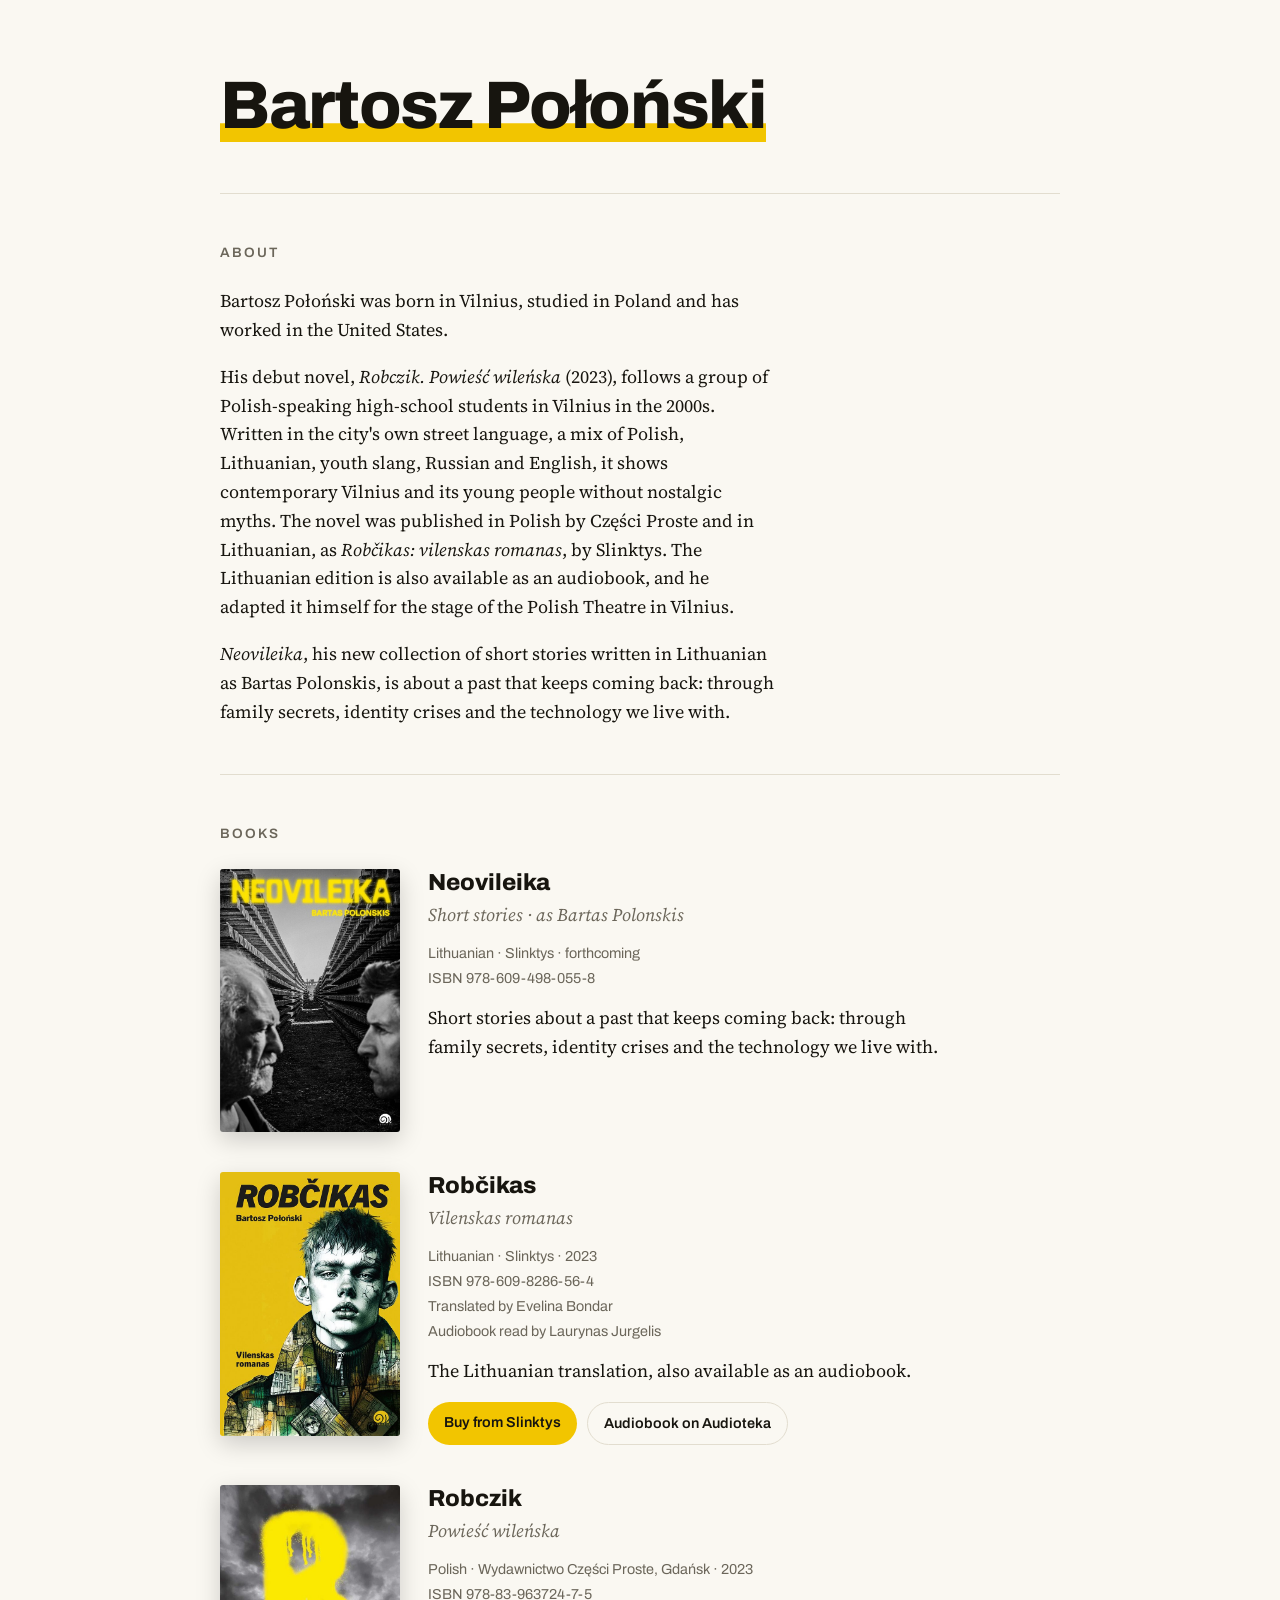
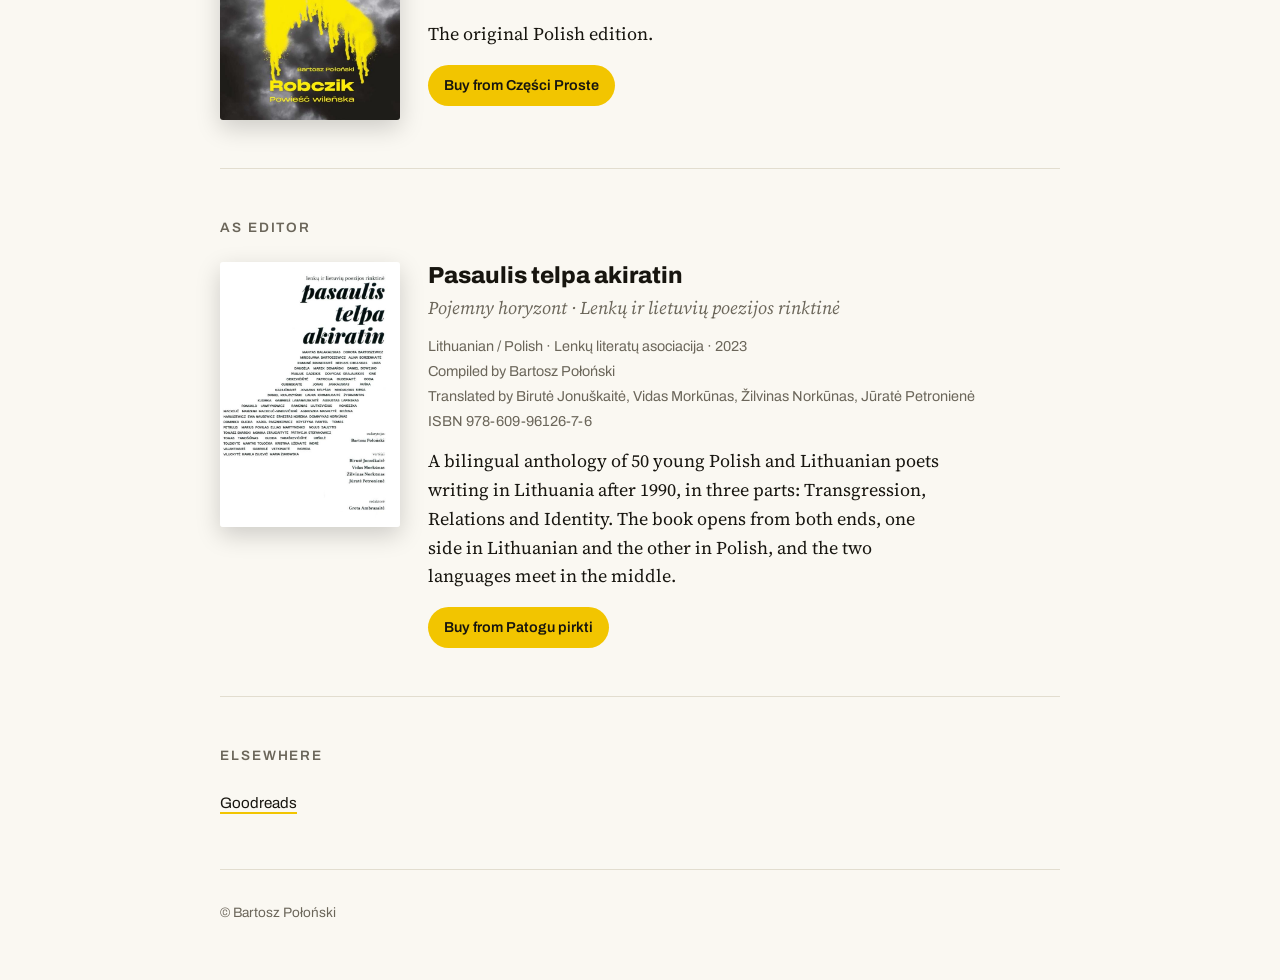
==== index.html @ eefa4394 "remove email after Goodreads approval" ====
<!doctype html>
<html lang="en">
<head>
<meta charset="utf-8">
<meta name="viewport" content="width=device-width, initial-scale=1">
<title>Bartosz Połoński</title>
<meta name="description" content="Bartosz Połoński (Bartas Polonskis): Robczik / Robčikas, Neovileika, Pasaulis telpa akiratin.">
<meta property="og:title" content="Bartosz Połoński">
<meta property="og:description" content="Robczik / Robčikas, Neovileika, Pasaulis telpa akiratin.">
<meta property="og:image" content="https://barelief.github.io/images/robczik_lt.jpg">
<link rel="preconnect" href="https://fonts.googleapis.com">
<link rel="preconnect" href="https://fonts.gstatic.com" crossorigin>
<link href="https://fonts.googleapis.com/css2?family=Archivo:wght@400;600;800&family=Source+Serif+4:ital,wght@0,400;0,600;1,400&display=swap" rel="stylesheet">
<style>
  :root {
    --bg: #faf8f2;
    --fg: #17150f;
    --muted: #6b665a;
    --line: #e2ddcf;
    --accent: #f2c500;
    --card: #ffffff;
  }
  @media (prefers-color-scheme: dark) {
    :root {
      --bg: #141310;
      --fg: #f1eee6;
      --muted: #a39e90;
      --line: #2e2b24;
      --card: #1c1a16;
    }
  }
  * { box-sizing: border-box; }
  html { -webkit-text-size-adjust: 100%; }
  body {
    margin: 0;
    background: var(--bg);
    color: var(--fg);
    font: 18px/1.6 "Source Serif 4", Georgia, serif;
  }
  .wrap { max-width: 880px; margin: 0 auto; padding: 0 20px; }
  header { padding: 72px 0 40px; border-bottom: 1px solid var(--line); }
  h1, h2, h3, .sans { font-family: "Archivo", system-ui, sans-serif; }
  h1 {
    font-size: clamp(2.4rem, 7vw, 4.2rem);
    font-weight: 800;
    line-height: 1.02;
    letter-spacing: -0.02em;
    margin: 0 0 12px;
  }
  h1 span { box-shadow: inset 0 -0.28em 0 var(--accent); }
  section { padding: 48px 0; border-bottom: 1px solid var(--line); }
  h2 { font-size: 0.85rem; text-transform: uppercase; letter-spacing: 0.14em; color: var(--muted); margin: 0 0 24px; font-weight: 600; }
  .bio p { margin: 0 0 1em; max-width: 62ch; }
  .bio p:last-child { margin-bottom: 0; }
  .lang { color: var(--muted); font-style: italic; font-size: 0.95rem; }
  .book {
    display: grid;
    grid-template-columns: 180px 1fr;
    gap: 28px;
    align-items: start;
    margin-bottom: 40px;
  }
  .book:last-child { margin-bottom: 0; }
  .book img { width: 100%; height: auto; display: block; border-radius: 3px; box-shadow: 0 8px 24px rgba(0,0,0,0.18); }
  .book h3 { margin: 0 0 4px; font-size: 1.45rem; line-height: 1.2; font-weight: 800; }
  .book .sub { margin: 0 0 12px; color: var(--muted); font-style: italic; }
  .meta { font-family: "Archivo", sans-serif; font-size: 0.9rem; color: var(--muted); margin: 0 0 14px; }
  .meta div { margin: 2px 0; }
  .book p.desc { margin: 0 0 16px; max-width: 58ch; }
  .buttons { display: flex; flex-wrap: wrap; gap: 10px; }
  .btn {
    font-family: "Archivo", sans-serif;
    font-size: 0.9rem;
    font-weight: 600;
    text-decoration: none;
    color: #17150f;
    background: var(--accent);
    padding: 9px 16px;
    border-radius: 999px;
  }
  .btn.ghost { background: transparent; color: var(--fg); border: 1px solid var(--line); }
  .btn:hover { filter: brightness(0.95); }
  .contact a { color: var(--fg); text-decoration-color: var(--accent); text-decoration-thickness: 2px; text-underline-offset: 4px; }
  .contact ul { list-style: none; padding: 0; margin: 0; font-family: "Archivo", sans-serif; font-size: 0.95rem; }
  .contact li { margin: 6px 0; }
  footer { padding: 32px 0 56px; color: var(--muted); font-family: "Archivo", sans-serif; font-size: 0.85rem; }
  @media (max-width: 600px) {
    header { padding: 48px 0 32px; }
    .book { grid-template-columns: 110px 1fr; gap: 18px; }
    .book h3 { font-size: 1.2rem; }
  }
</style>
</head>
<body>
<div class="wrap">
  <header>
    <h1><span>Bartosz Połoński</span></h1>
  </header>

  <section class="bio">
    <h2>About</h2>
    <p>Bartosz Połoński was born in Vilnius, studied in Poland and has worked in the United States.</p>
    <p>His debut novel, <em>Robczik. Powieść wileńska</em> (2023), follows a group of Polish-speaking high-school students in Vilnius in the 2000s. Written in the city's own street language, a mix of Polish, Lithuanian, youth slang, Russian and English, it shows contemporary Vilnius and its young people without nostalgic myths. The novel was published in Polish by Części Proste and in Lithuanian, as <em>Robčikas: vilenskas romanas</em>, by Slinktys. The Lithuanian edition is also available as an audiobook, and he adapted it himself for the stage of the Polish Theatre in Vilnius.</p>
    <p><em>Neovileika</em>, his new collection of short stories written in Lithuanian as Bartas Polonskis, is about a past that keeps coming back: through family secrets, identity crises and the technology we live with.</p>
  </section>

  <section>
    <h2>Books</h2>

    <article class="book">
      <img src="images/neo.jpg" alt="Cover of Neovileika" width="600" height="877">
      <div>
        <h3>Neovileika</h3>
        <p class="sub">Short stories · as Bartas Polonskis</p>
        <div class="meta">
          <div>Lithuanian · Slinktys · forthcoming</div>
          <div>ISBN 978-609-498-055-8</div>
        </div>
        <p class="desc">Short stories about a past that keeps coming back: through family secrets, identity crises and the technology we live with.</p>
      </div>
    </article>

    <article class="book">
      <img src="images/robczik_lt.jpg" alt="Cover of Robčikas: vilenskas romanas" width="570" height="836">
      <div>
        <h3>Robčikas</h3>
        <p class="sub">Vilenskas romanas</p>
        <div class="meta">
          <div>Lithuanian · Slinktys · 2023</div>
          <div>ISBN 978-609-8286-56-4</div>
          <div>Translated by Evelina Bondar</div>
          <div>Audiobook read by Laurynas Jurgelis</div>
        </div>
        <p class="desc">The Lithuanian translation, also available as an audiobook.</p>
        <div class="buttons">
          <a class="btn" href="https://www.slinktys.lt/405-robcikas.htmls">Buy from Slinktys</a>
          <a class="btn ghost" href="https://audioteka.com/lt/audiobook/robcikas/">Audiobook on Audioteka</a>
        </div>
      </div>
    </article>

    <article class="book">
      <img src="images/robczik_pl.jpg" alt="Cover of Robczik. Powieść wileńska" width="600" height="782">
      <div>
        <h3>Robczik</h3>
        <p class="sub">Powieść wileńska</p>
        <div class="meta">
          <div>Polish · Wydawnictwo Części Proste, Gdańsk · 2023</div>
          <div>ISBN 978-83-963724-7-5</div>
        </div>
        <p class="desc">The original Polish edition.</p>
        <div class="buttons">
          <a class="btn" href="https://czesciproste.pl/sklep/23-robczik.html">Buy from Części Proste</a>
        </div>
      </div>
    </article>
  </section>

  <section>
    <h2>As editor</h2>

    <article class="book">
      <img src="images/pta_lt.jpg" alt="Cover of Pasaulis telpa akiratin" width="600" height="881">
      <div>
        <h3>Pasaulis telpa akiratin</h3>
        <p class="sub">Pojemny horyzont · Lenkų ir lietuvių poezijos rinktinė</p>
        <div class="meta">
          <div>Lithuanian / Polish · Lenkų literatų asociacija · 2023</div>
          <div>Compiled by Bartosz Połoński</div>
          <div>Translated by Birutė Jonuškaitė, Vidas Morkūnas, Žilvinas Norkūnas, Jūratė Petronienė</div>
          <div>ISBN 978-609-96126-7-6</div>
        </div>
        <p class="desc">A bilingual anthology of 50 young Polish and Lithuanian poets writing in Lithuania after 1990, in three parts: Transgression, Relations and Identity. The book opens from both ends, one side in Lithuanian and the other in Polish, and the two languages meet in the middle.</p>
        <div class="buttons">
          <a class="btn" href="https://www.patogupirkti.lt/knyga/pasaulis-telpa-akiratin-lenku-ir-lietuviu-poezijos-rinktine.html">Buy from Patogu pirkti</a>
        </div>
      </div>
    </article>
  </section>

  <section class="contact">
    <h2>Elsewhere</h2>
    <ul>
      <li><a href="https://www.goodreads.com/author/show/44415047.Bartosz_Po_o_ski">Goodreads</a></li>
    </ul>
  </section>

  <footer>© Bartosz Połoński</footer>
</div>
</body>
</html>
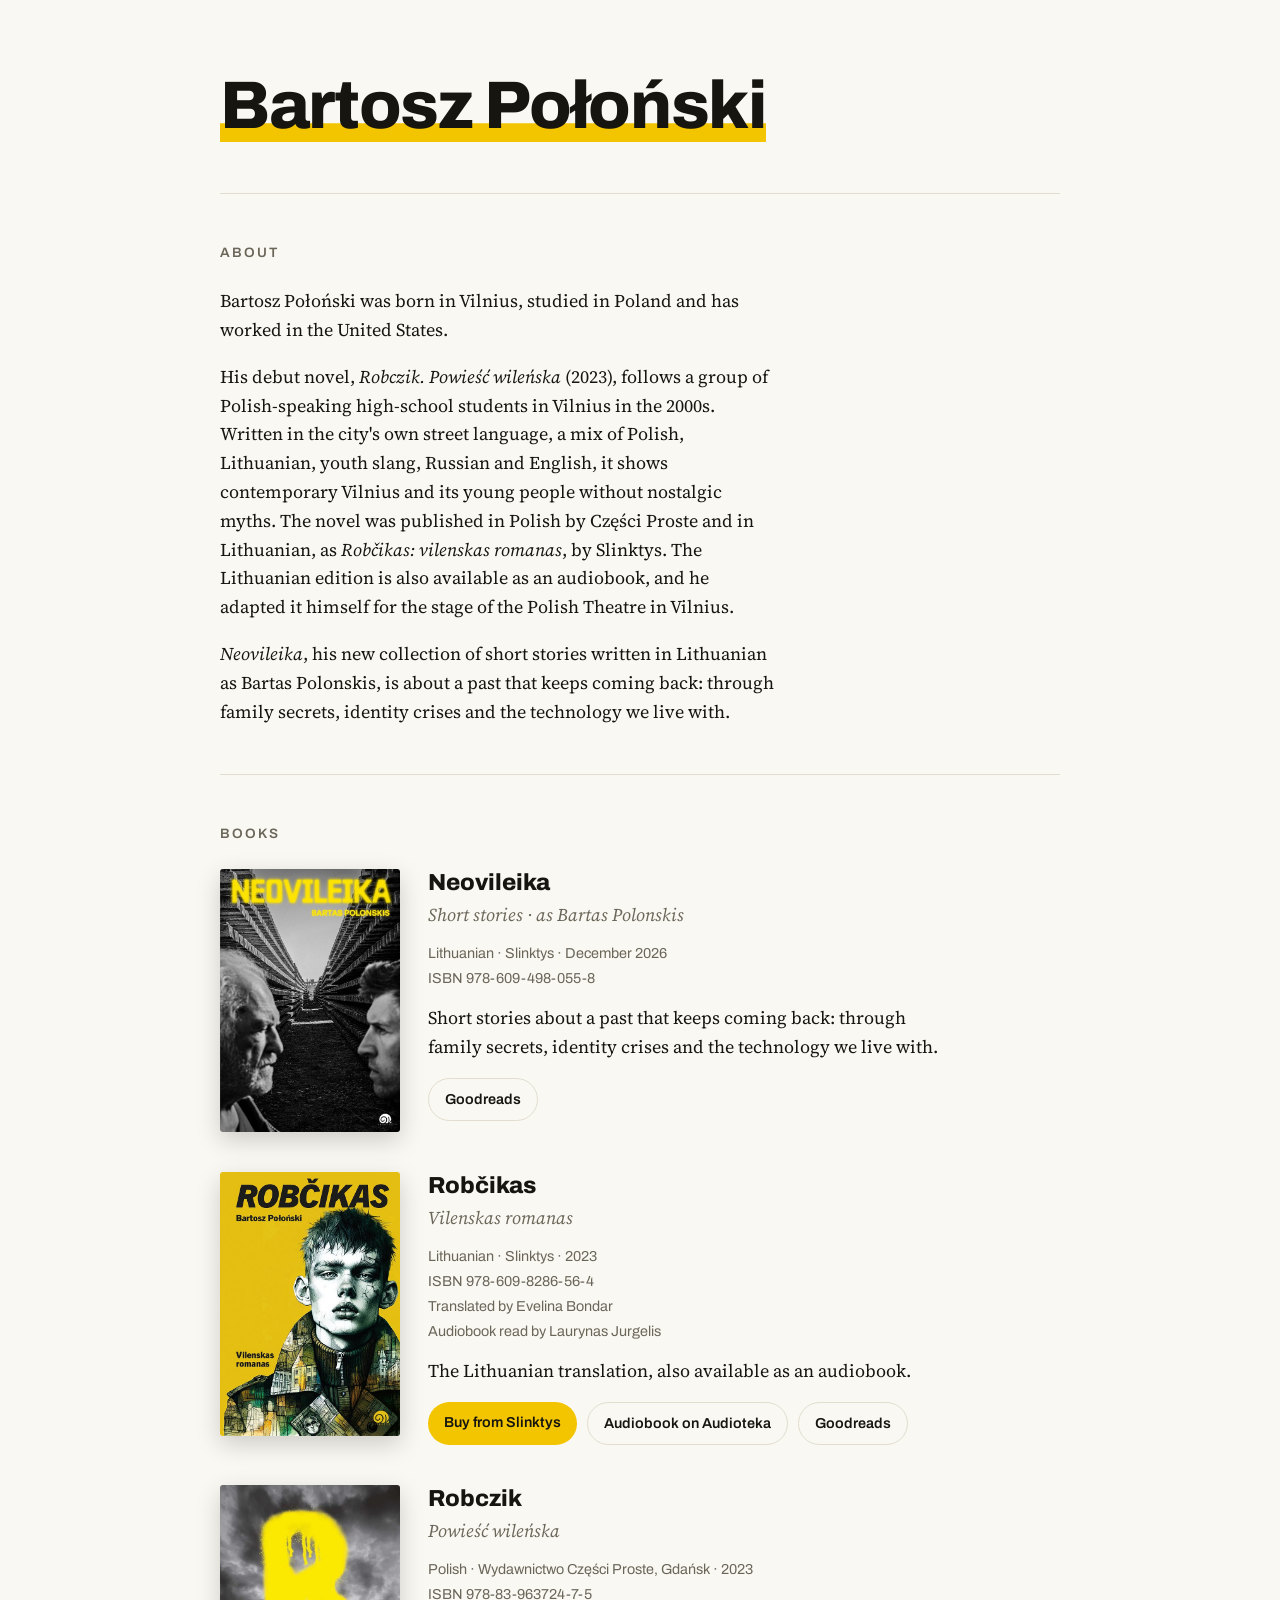
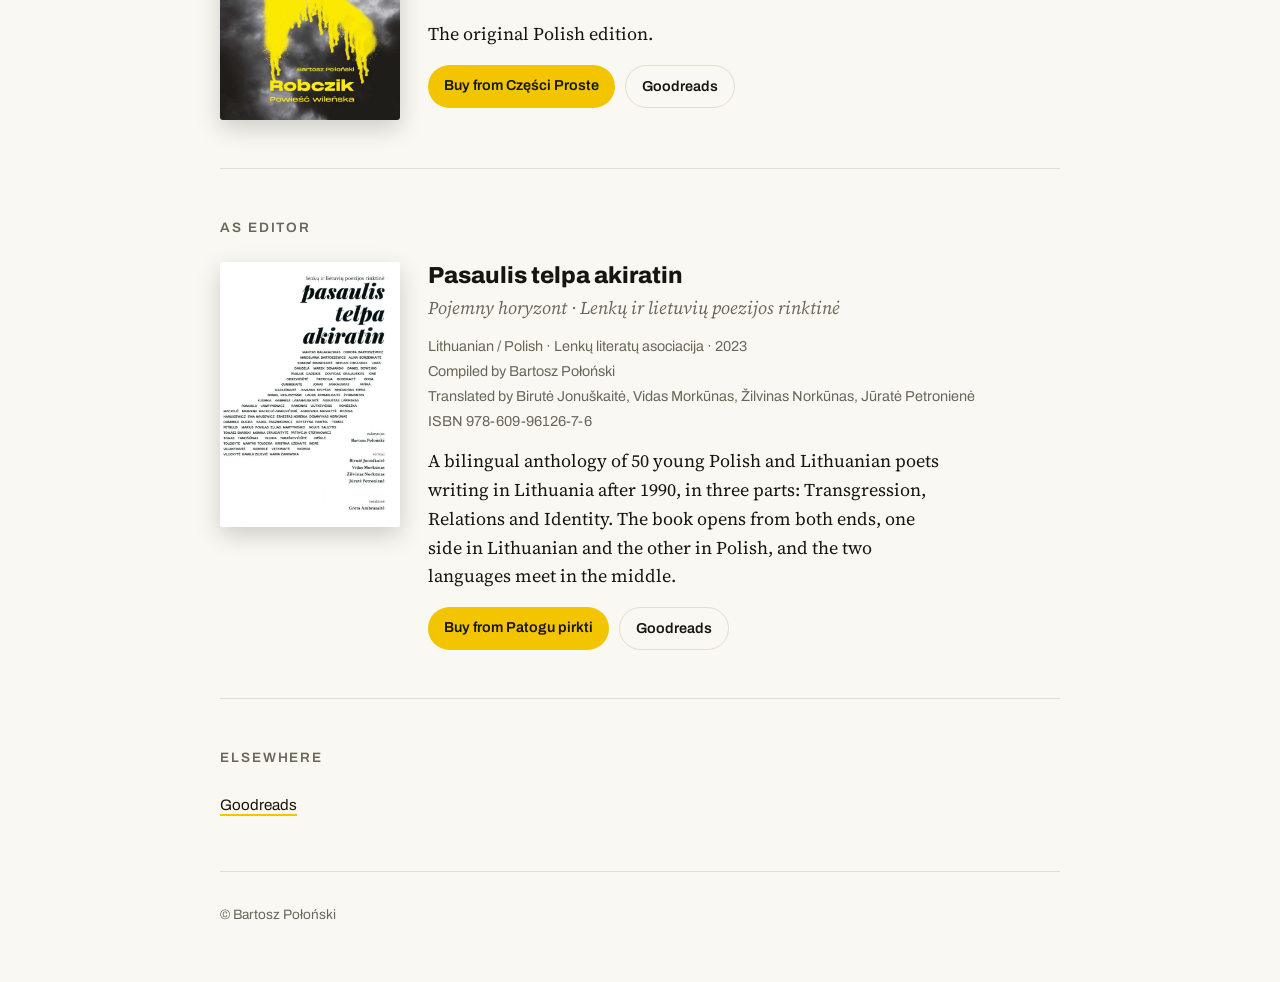
==== commit fe04a4a3: "Neovileika date; Goodreads links per book" ====
--- a/index.html
+++ b/index.html
@@ -113,10 +113,13 @@
         <h3>Neovileika</h3>
         <p class="sub">Short stories · as Bartas Polonskis</p>
         <div class="meta">
-          <div>Lithuanian · Slinktys · forthcoming</div>
+          <div>Lithuanian · Slinktys · December 2026</div>
           <div>ISBN 978-609-498-055-8</div>
         </div>
         <p class="desc">Short stories about a past that keeps coming back: through family secrets, identity crises and the technology we live with.</p>
+        <div class="buttons">
+          <a class="btn ghost" href="https://www.goodreads.com/book/show/262122124-neovileika">Goodreads</a>
+        </div>
       </div>
     </article>
 
@@ -135,6 +138,7 @@
         <div class="buttons">
           <a class="btn" href="https://www.slinktys.lt/405-robcikas.htmls">Buy from Slinktys</a>
           <a class="btn ghost" href="https://audioteka.com/lt/audiobook/robcikas/">Audiobook on Audioteka</a>
+          <a class="btn ghost" href="https://www.goodreads.com/book/show/209229170-rob-ikas">Goodreads</a>
         </div>
       </div>
     </article>
@@ -151,6 +155,7 @@
         <p class="desc">The original Polish edition.</p>
         <div class="buttons">
           <a class="btn" href="https://czesciproste.pl/sklep/23-robczik.html">Buy from Części Proste</a>
+          <a class="btn ghost" href="https://www.goodreads.com/book/show/199139488">Goodreads</a>
         </div>
       </div>
     </article>
@@ -173,6 +178,7 @@
         <p class="desc">A bilingual anthology of 50 young Polish and Lithuanian poets writing in Lithuania after 1990, in three parts: Transgression, Relations and Identity. The book opens from both ends, one side in Lithuanian and the other in Polish, and the two languages meet in the middle.</p>
         <div class="buttons">
           <a class="btn" href="https://www.patogupirkti.lt/knyga/pasaulis-telpa-akiratin-lenku-ir-lietuviu-poezijos-rinktine.html">Buy from Patogu pirkti</a>
+          <a class="btn ghost" href="https://www.goodreads.com/book/show/262121691-pasaulis-telpa-akiratin-lenk-ir-lietuvi-poezijos-rinktin">Goodreads</a>
         </div>
       </div>
     </article>
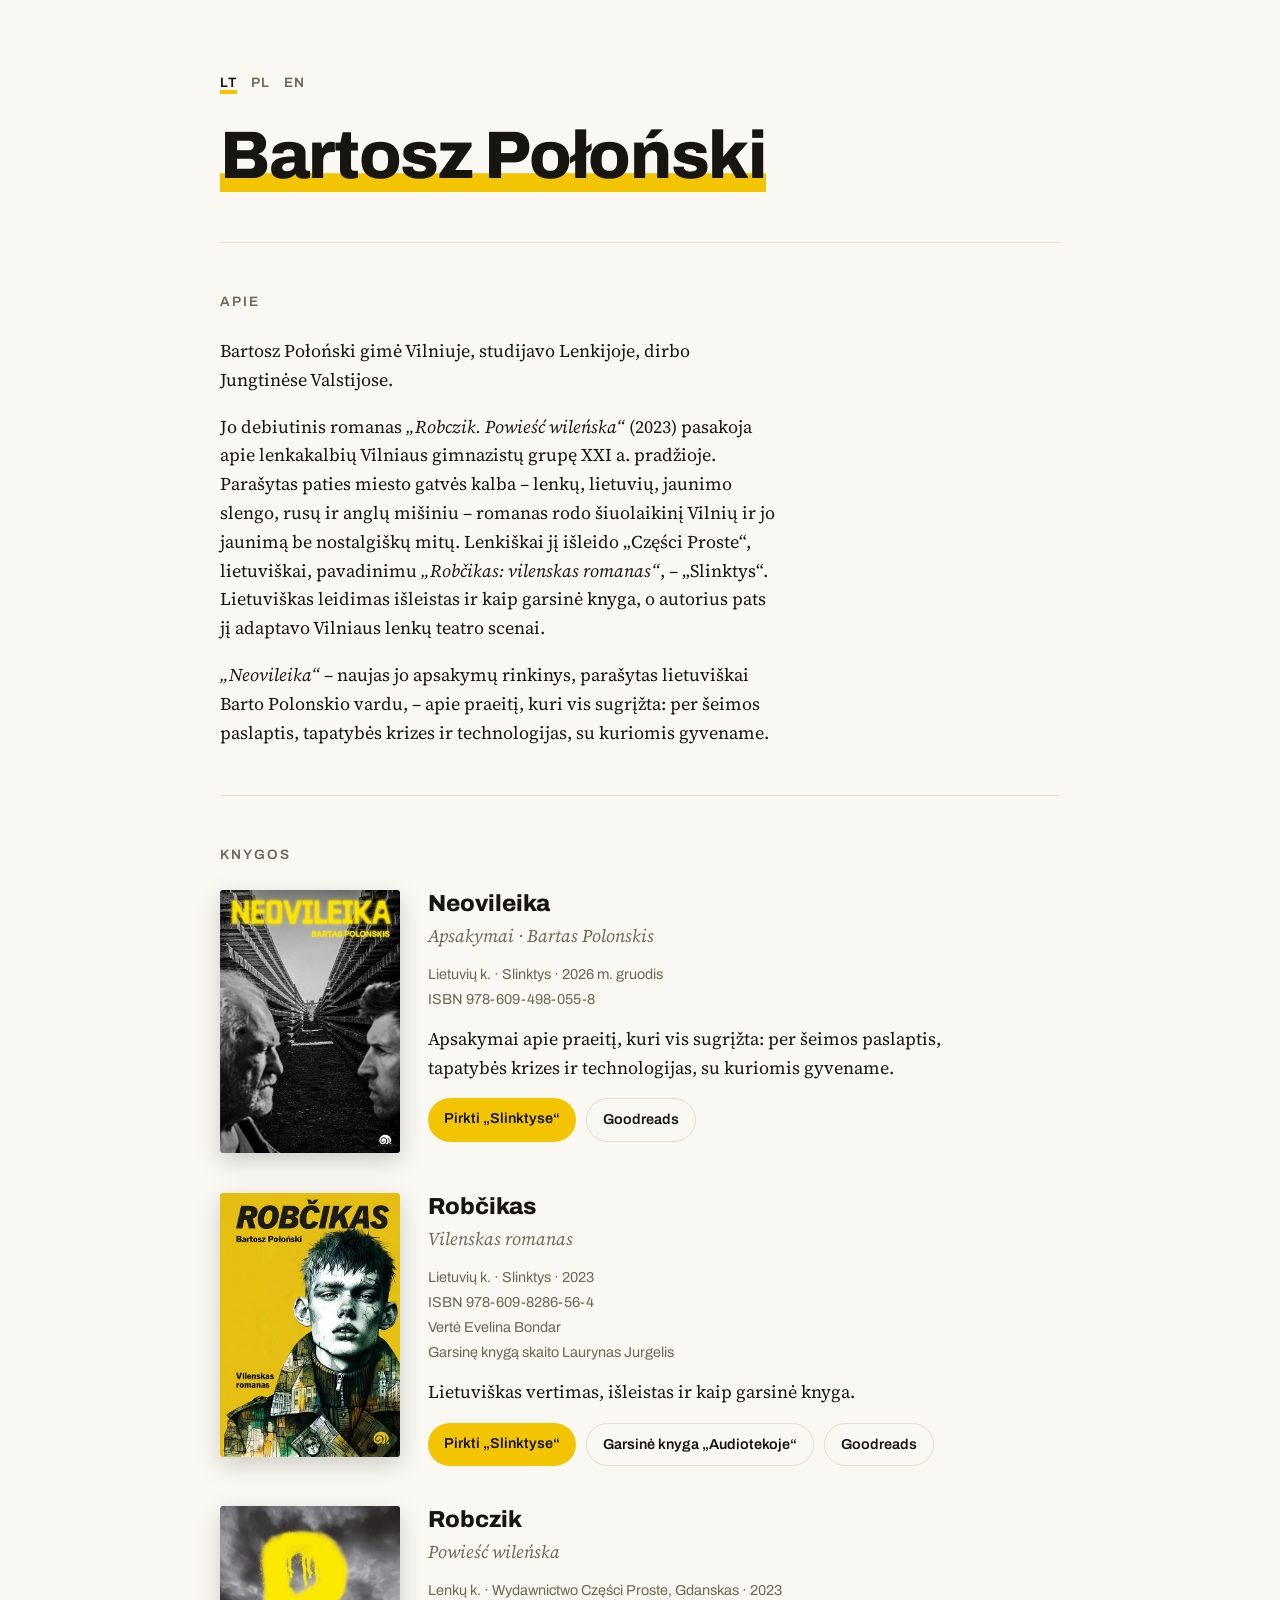
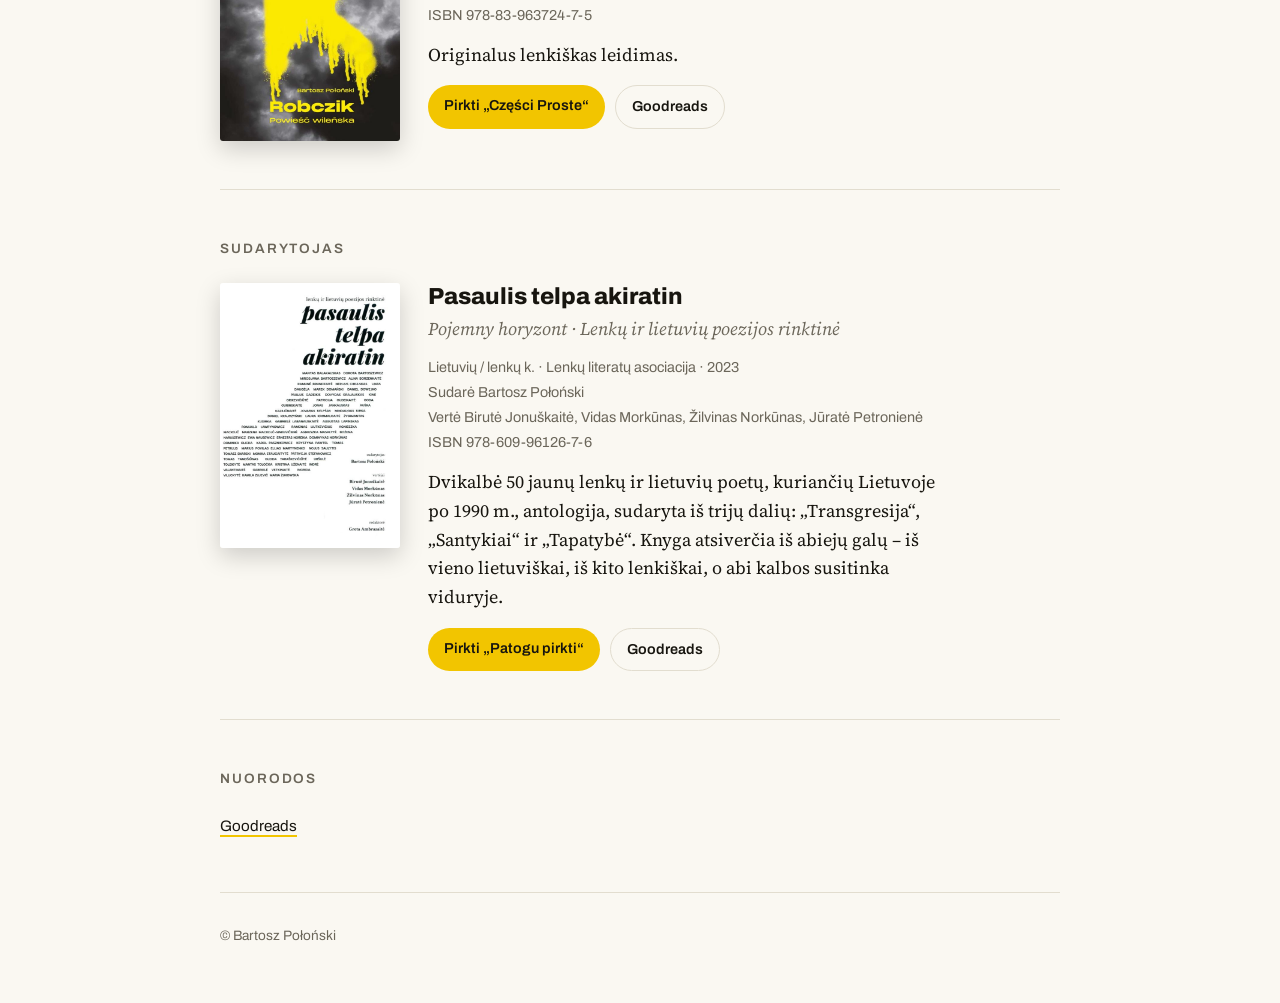
==== commit 81e1cc65: "Trilingual site: Lithuanian main, Polish /pl/, English /en/; shared style.css" ====
--- a/index.html
+++ b/index.html
@@ -1,5 +1,5 @@
 <!doctype html>
-<html lang="en">
+<html lang="lt">
 <head>
 <meta charset="utf-8">
 <meta name="viewport" content="width=device-width, initial-scale=1">
@@ -8,153 +8,86 @@
 <meta property="og:title" content="Bartosz Połoński">
 <meta property="og:description" content="Robczik / Robčikas, Neovileika, Pasaulis telpa akiratin.">
 <meta property="og:image" content="https://barelief.github.io/images/robczik_lt.jpg">
+<link rel="canonical" href="https://barelief.github.io/">
+<link rel="alternate" hreflang="lt" href="https://barelief.github.io/">
+<link rel="alternate" hreflang="pl" href="https://barelief.github.io/pl/">
+<link rel="alternate" hreflang="en" href="https://barelief.github.io/en/">
+<link rel="alternate" hreflang="x-default" href="https://barelief.github.io/">
 <link rel="preconnect" href="https://fonts.googleapis.com">
 <link rel="preconnect" href="https://fonts.gstatic.com" crossorigin>
 <link href="https://fonts.googleapis.com/css2?family=Archivo:wght@400;600;800&family=Source+Serif+4:ital,wght@0,400;0,600;1,400&display=swap" rel="stylesheet">
-<style>
-  :root {
-    --bg: #faf8f2;
-    --fg: #17150f;
-    --muted: #6b665a;
-    --line: #e2ddcf;
-    --accent: #f2c500;
-    --card: #ffffff;
-  }
-  @media (prefers-color-scheme: dark) {
-    :root {
-      --bg: #141310;
-      --fg: #f1eee6;
-      --muted: #a39e90;
-      --line: #2e2b24;
-      --card: #1c1a16;
-    }
-  }
-  * { box-sizing: border-box; }
-  html { -webkit-text-size-adjust: 100%; }
-  body {
-    margin: 0;
-    background: var(--bg);
-    color: var(--fg);
-    font: 18px/1.6 "Source Serif 4", Georgia, serif;
-  }
-  .wrap { max-width: 880px; margin: 0 auto; padding: 0 20px; }
-  header { padding: 72px 0 40px; border-bottom: 1px solid var(--line); }
-  h1, h2, h3, .sans { font-family: "Archivo", system-ui, sans-serif; }
-  h1 {
-    font-size: clamp(2.4rem, 7vw, 4.2rem);
-    font-weight: 800;
-    line-height: 1.02;
-    letter-spacing: -0.02em;
-    margin: 0 0 12px;
-  }
-  h1 span { box-shadow: inset 0 -0.28em 0 var(--accent); }
-  section { padding: 48px 0; border-bottom: 1px solid var(--line); }
-  h2 { font-size: 0.85rem; text-transform: uppercase; letter-spacing: 0.14em; color: var(--muted); margin: 0 0 24px; font-weight: 600; }
-  .bio p { margin: 0 0 1em; max-width: 62ch; }
-  .bio p:last-child { margin-bottom: 0; }
-  .lang { color: var(--muted); font-style: italic; font-size: 0.95rem; }
-  .book {
-    display: grid;
-    grid-template-columns: 180px 1fr;
-    gap: 28px;
-    align-items: start;
-    margin-bottom: 40px;
-  }
-  .book:last-child { margin-bottom: 0; }
-  .book img { width: 100%; height: auto; display: block; border-radius: 3px; box-shadow: 0 8px 24px rgba(0,0,0,0.18); }
-  .book h3 { margin: 0 0 4px; font-size: 1.45rem; line-height: 1.2; font-weight: 800; }
-  .book .sub { margin: 0 0 12px; color: var(--muted); font-style: italic; }
-  .meta { font-family: "Archivo", sans-serif; font-size: 0.9rem; color: var(--muted); margin: 0 0 14px; }
-  .meta div { margin: 2px 0; }
-  .book p.desc { margin: 0 0 16px; max-width: 58ch; }
-  .buttons { display: flex; flex-wrap: wrap; gap: 10px; }
-  .btn {
-    font-family: "Archivo", sans-serif;
-    font-size: 0.9rem;
-    font-weight: 600;
-    text-decoration: none;
-    color: #17150f;
-    background: var(--accent);
-    padding: 9px 16px;
-    border-radius: 999px;
-  }
-  .btn.ghost { background: transparent; color: var(--fg); border: 1px solid var(--line); }
-  .btn:hover { filter: brightness(0.95); }
-  .contact a { color: var(--fg); text-decoration-color: var(--accent); text-decoration-thickness: 2px; text-underline-offset: 4px; }
-  .contact ul { list-style: none; padding: 0; margin: 0; font-family: "Archivo", sans-serif; font-size: 0.95rem; }
-  .contact li { margin: 6px 0; }
-  footer { padding: 32px 0 56px; color: var(--muted); font-family: "Archivo", sans-serif; font-size: 0.85rem; }
-  @media (max-width: 600px) {
-    header { padding: 48px 0 32px; }
-    .book { grid-template-columns: 110px 1fr; gap: 18px; }
-    .book h3 { font-size: 1.2rem; }
-  }
-</style>
+<link rel="stylesheet" href="style.css">
 </head>
 <body>
 <div class="wrap">
   <header>
+    <nav class="langs" aria-label="Kalba">
+      <a href="./" hreflang="lt" aria-current="page">LT</a>
+      <a href="pl/" hreflang="pl" lang="pl">PL</a>
+      <a href="en/" hreflang="en" lang="en">EN</a>
+    </nav>
     <h1><span>Bartosz Połoński</span></h1>
   </header>
 
   <section class="bio">
-    <h2>About</h2>
-    <p>Bartosz Połoński was born in Vilnius, studied in Poland and has worked in the United States.</p>
-    <p>His debut novel, <em>Robczik. Powieść wileńska</em> (2023), follows a group of Polish-speaking high-school students in Vilnius in the 2000s. Written in the city's own street language, a mix of Polish, Lithuanian, youth slang, Russian and English, it shows contemporary Vilnius and its young people without nostalgic myths. The novel was published in Polish by Części Proste and in Lithuanian, as <em>Robčikas: vilenskas romanas</em>, by Slinktys. The Lithuanian edition is also available as an audiobook, and he adapted it himself for the stage of the Polish Theatre in Vilnius.</p>
-    <p><em>Neovileika</em>, his new collection of short stories written in Lithuanian as Bartas Polonskis, is about a past that keeps coming back: through family secrets, identity crises and the technology we live with.</p>
+    <h2>Apie</h2>
+    <p>Bartosz Połoński gimė Vilniuje, studijavo Lenkijoje, dirbo Jungtinėse Valstijose.</p>
+    <p>Jo debiutinis romanas <em>„Robczik. Powieść wileńska“</em> (2023) pasakoja apie lenkakalbių Vilniaus gimnazistų grupę XXI a. pradžioje. Parašytas paties miesto gatvės kalba – lenkų, lietuvių, jaunimo slengo, rusų ir anglų mišiniu – romanas rodo šiuolaikinį Vilnių ir jo jaunimą be nostalgiškų mitų. Lenkiškai jį išleido „Części Proste“, lietuviškai, pavadinimu <em>„Robčikas: vilenskas romanas“</em>, – „Slinktys“. Lietuviškas leidimas išleistas ir kaip garsinė knyga, o autorius pats jį adaptavo Vilniaus lenkų teatro scenai.</p>
+    <p><em>„Neovileika“</em> – naujas jo apsakymų rinkinys, parašytas lietuviškai Barto Polonskio vardu, – apie praeitį, kuri vis sugrįžta: per šeimos paslaptis, tapatybės krizes ir technologijas, su kuriomis gyvename.</p>
   </section>
 
   <section>
-    <h2>Books</h2>
+    <h2>Knygos</h2>
 
     <article class="book">
-      <img src="images/neo.jpg" alt="Cover of Neovileika" width="600" height="877">
+      <img src="images/neo.jpg" alt="Knygos „Neovileika“ viršelis" width="600" height="877">
       <div>
         <h3>Neovileika</h3>
-        <p class="sub">Short stories · as Bartas Polonskis</p>
+        <p class="sub">Apsakymai · Bartas Polonskis</p>
         <div class="meta">
-          <div>Lithuanian · Slinktys · December 2026</div>
+          <div>Lietuvių k. · Slinktys · 2026 m. gruodis</div>
           <div>ISBN 978-609-498-055-8</div>
         </div>
-        <p class="desc">Short stories about a past that keeps coming back: through family secrets, identity crises and the technology we live with.</p>
+        <p class="desc">Apsakymai apie praeitį, kuri vis sugrįžta: per šeimos paslaptis, tapatybės krizes ir technologijas, su kuriomis gyvename.</p>
         <div class="buttons">
+          <a class="btn" href="https://www.slinktys.lt/neovileika.htmlb">Pirkti „Slinktyse“</a>
           <a class="btn ghost" href="https://www.goodreads.com/book/show/262122124-neovileika">Goodreads</a>
         </div>
       </div>
     </article>
 
     <article class="book">
-      <img src="images/robczik_lt.jpg" alt="Cover of Robčikas: vilenskas romanas" width="570" height="836">
+      <img src="images/robczik_lt.jpg" alt="Knygos „Robčikas: vilenskas romanas“ viršelis" width="570" height="836">
       <div>
         <h3>Robčikas</h3>
         <p class="sub">Vilenskas romanas</p>
         <div class="meta">
-          <div>Lithuanian · Slinktys · 2023</div>
+          <div>Lietuvių k. · Slinktys · 2023</div>
           <div>ISBN 978-609-8286-56-4</div>
-          <div>Translated by Evelina Bondar</div>
-          <div>Audiobook read by Laurynas Jurgelis</div>
+          <div>Vertė Evelina Bondar</div>
+          <div>Garsinę knygą skaito Laurynas Jurgelis</div>
         </div>
-        <p class="desc">The Lithuanian translation, also available as an audiobook.</p>
+        <p class="desc">Lietuviškas vertimas, išleistas ir kaip garsinė knyga.</p>
         <div class="buttons">
-          <a class="btn" href="https://www.slinktys.lt/405-robcikas.htmls">Buy from Slinktys</a>
-          <a class="btn ghost" href="https://audioteka.com/lt/audiobook/robcikas/">Audiobook on Audioteka</a>
+          <a class="btn" href="https://www.slinktys.lt/405-robcikas.htmls">Pirkti „Slinktyse“</a>
+          <a class="btn ghost" href="https://audioteka.com/lt/audiobook/robcikas/">Garsinė knyga „Audiotekoje“</a>
           <a class="btn ghost" href="https://www.goodreads.com/book/show/209229170-rob-ikas">Goodreads</a>
         </div>
       </div>
     </article>
 
     <article class="book">
-      <img src="images/robczik_pl.jpg" alt="Cover of Robczik. Powieść wileńska" width="600" height="782">
+      <img src="images/robczik_pl.jpg" alt="Knygos „Robczik. Powieść wileńska“ viršelis" width="600" height="782">
       <div>
         <h3>Robczik</h3>
         <p class="sub">Powieść wileńska</p>
         <div class="meta">
-          <div>Polish · Wydawnictwo Części Proste, Gdańsk · 2023</div>
+          <div>Lenkų k. · Wydawnictwo Części Proste, Gdanskas · 2023</div>
           <div>ISBN 978-83-963724-7-5</div>
         </div>
-        <p class="desc">The original Polish edition.</p>
+        <p class="desc">Originalus lenkiškas leidimas.</p>
         <div class="buttons">
-          <a class="btn" href="https://czesciproste.pl/sklep/23-robczik.html">Buy from Części Proste</a>
+          <a class="btn" href="https://czesciproste.pl/sklep/23-robczik.html">Pirkti „Części Proste“</a>
           <a class="btn ghost" href="https://www.goodreads.com/book/show/199139488">Goodreads</a>
         </div>
       </div>
@@ -162,22 +95,22 @@
   </section>
 
   <section>
-    <h2>As editor</h2>
+    <h2>Sudarytojas</h2>
 
     <article class="book">
-      <img src="images/pta_lt.jpg" alt="Cover of Pasaulis telpa akiratin" width="600" height="881">
+      <img src="images/pta_lt.jpg" alt="Knygos „Pasaulis telpa akiratin“ viršelis" width="600" height="881">
       <div>
         <h3>Pasaulis telpa akiratin</h3>
         <p class="sub">Pojemny horyzont · Lenkų ir lietuvių poezijos rinktinė</p>
         <div class="meta">
-          <div>Lithuanian / Polish · Lenkų literatų asociacija · 2023</div>
-          <div>Compiled by Bartosz Połoński</div>
-          <div>Translated by Birutė Jonuškaitė, Vidas Morkūnas, Žilvinas Norkūnas, Jūratė Petronienė</div>
+          <div>Lietuvių / lenkų k. · Lenkų literatų asociacija · 2023</div>
+          <div>Sudarė Bartosz Połoński</div>
+          <div>Vertė Birutė Jonuškaitė, Vidas Morkūnas, Žilvinas Norkūnas, Jūratė Petronienė</div>
           <div>ISBN 978-609-96126-7-6</div>
         </div>
-        <p class="desc">A bilingual anthology of 50 young Polish and Lithuanian poets writing in Lithuania after 1990, in three parts: Transgression, Relations and Identity. The book opens from both ends, one side in Lithuanian and the other in Polish, and the two languages meet in the middle.</p>
+        <p class="desc">Dvikalbė 50 jaunų lenkų ir lietuvių poetų, kuriančių Lietuvoje po 1990 m., antologija, sudaryta iš trijų dalių: „Transgresija“, „Santykiai“ ir „Tapatybė“. Knyga atsiverčia iš abiejų galų – iš vieno lietuviškai, iš kito lenkiškai, o abi kalbos susitinka viduryje.</p>
         <div class="buttons">
-          <a class="btn" href="https://www.patogupirkti.lt/knyga/pasaulis-telpa-akiratin-lenku-ir-lietuviu-poezijos-rinktine.html">Buy from Patogu pirkti</a>
+          <a class="btn" href="https://www.patogupirkti.lt/knyga/pasaulis-telpa-akiratin-lenku-ir-lietuviu-poezijos-rinktine.html">Pirkti „Patogu pirkti“</a>
           <a class="btn ghost" href="https://www.goodreads.com/book/show/262121691-pasaulis-telpa-akiratin-lenk-ir-lietuvi-poezijos-rinktin">Goodreads</a>
         </div>
       </div>
@@ -185,7 +118,7 @@
   </section>
 
   <section class="contact">
-    <h2>Elsewhere</h2>
+    <h2>Nuorodos</h2>
     <ul>
       <li><a href="https://www.goodreads.com/author/show/44415047.Bartosz_Po_o_ski">Goodreads</a></li>
     </ul>
--- a/style.css
+++ b/style.css
@@ -0,0 +1,81 @@
+:root {
+  --bg: #faf8f2;
+  --fg: #17150f;
+  --muted: #6b665a;
+  --line: #e2ddcf;
+  --accent: #f2c500;
+  --card: #ffffff;
+}
+@media (prefers-color-scheme: dark) {
+  :root {
+    --bg: #141310;
+    --fg: #f1eee6;
+    --muted: #a39e90;
+    --line: #2e2b24;
+    --card: #1c1a16;
+  }
+}
+* { box-sizing: border-box; }
+html { -webkit-text-size-adjust: 100%; }
+body {
+  margin: 0;
+  background: var(--bg);
+  color: var(--fg);
+  font: 18px/1.6 "Source Serif 4", Georgia, serif;
+}
+.wrap { max-width: 880px; margin: 0 auto; padding: 0 20px; }
+header { padding: 72px 0 40px; border-bottom: 1px solid var(--line); }
+h1, h2, h3, .sans { font-family: "Archivo", system-ui, sans-serif; }
+h1 {
+  font-size: clamp(2.4rem, 7vw, 4.2rem);
+  font-weight: 800;
+  line-height: 1.02;
+  letter-spacing: -0.02em;
+  margin: 0 0 12px;
+}
+h1 span { box-shadow: inset 0 -0.28em 0 var(--accent); }
+section { padding: 48px 0; border-bottom: 1px solid var(--line); }
+h2 { font-size: 0.85rem; text-transform: uppercase; letter-spacing: 0.14em; color: var(--muted); margin: 0 0 24px; font-weight: 600; }
+.bio p { margin: 0 0 1em; max-width: 62ch; }
+.bio p:last-child { margin-bottom: 0; }
+.lang { color: var(--muted); font-style: italic; font-size: 0.95rem; }
+.book {
+  display: grid;
+  grid-template-columns: 180px 1fr;
+  gap: 28px;
+  align-items: start;
+  margin-bottom: 40px;
+}
+.book:last-child { margin-bottom: 0; }
+.book img { width: 100%; height: auto; display: block; border-radius: 3px; box-shadow: 0 8px 24px rgba(0,0,0,0.18); }
+.book h3 { margin: 0 0 4px; font-size: 1.45rem; line-height: 1.2; font-weight: 800; }
+.book .sub { margin: 0 0 12px; color: var(--muted); font-style: italic; }
+.meta { font-family: "Archivo", sans-serif; font-size: 0.9rem; color: var(--muted); margin: 0 0 14px; }
+.meta div { margin: 2px 0; }
+.book p.desc { margin: 0 0 16px; max-width: 58ch; }
+.buttons { display: flex; flex-wrap: wrap; gap: 10px; }
+.btn {
+  font-family: "Archivo", sans-serif;
+  font-size: 0.9rem;
+  font-weight: 600;
+  text-decoration: none;
+  color: #17150f;
+  background: var(--accent);
+  padding: 9px 16px;
+  border-radius: 999px;
+}
+.btn.ghost { background: transparent; color: var(--fg); border: 1px solid var(--line); }
+.btn:hover { filter: brightness(0.95); }
+.contact a { color: var(--fg); text-decoration-color: var(--accent); text-decoration-thickness: 2px; text-underline-offset: 4px; }
+.contact ul { list-style: none; padding: 0; margin: 0; font-family: "Archivo", sans-serif; font-size: 0.95rem; }
+.contact li { margin: 6px 0; }
+footer { padding: 32px 0 56px; color: var(--muted); font-family: "Archivo", sans-serif; font-size: 0.85rem; }
+@media (max-width: 600px) {
+  header { padding: 48px 0 32px; }
+  .book { grid-template-columns: 110px 1fr; gap: 18px; }
+  .book h3 { font-size: 1.2rem; }
+}
+.langs { display: flex; gap: 14px; margin: 0 0 28px; font-family: "Archivo", sans-serif; font-size: 0.85rem; font-weight: 600; letter-spacing: 0.08em; }
+.langs a { color: var(--muted); text-decoration: none; }
+.langs a:hover { color: var(--fg); }
+.langs a[aria-current] { color: var(--fg); box-shadow: inset 0 -0.3em 0 var(--accent); }
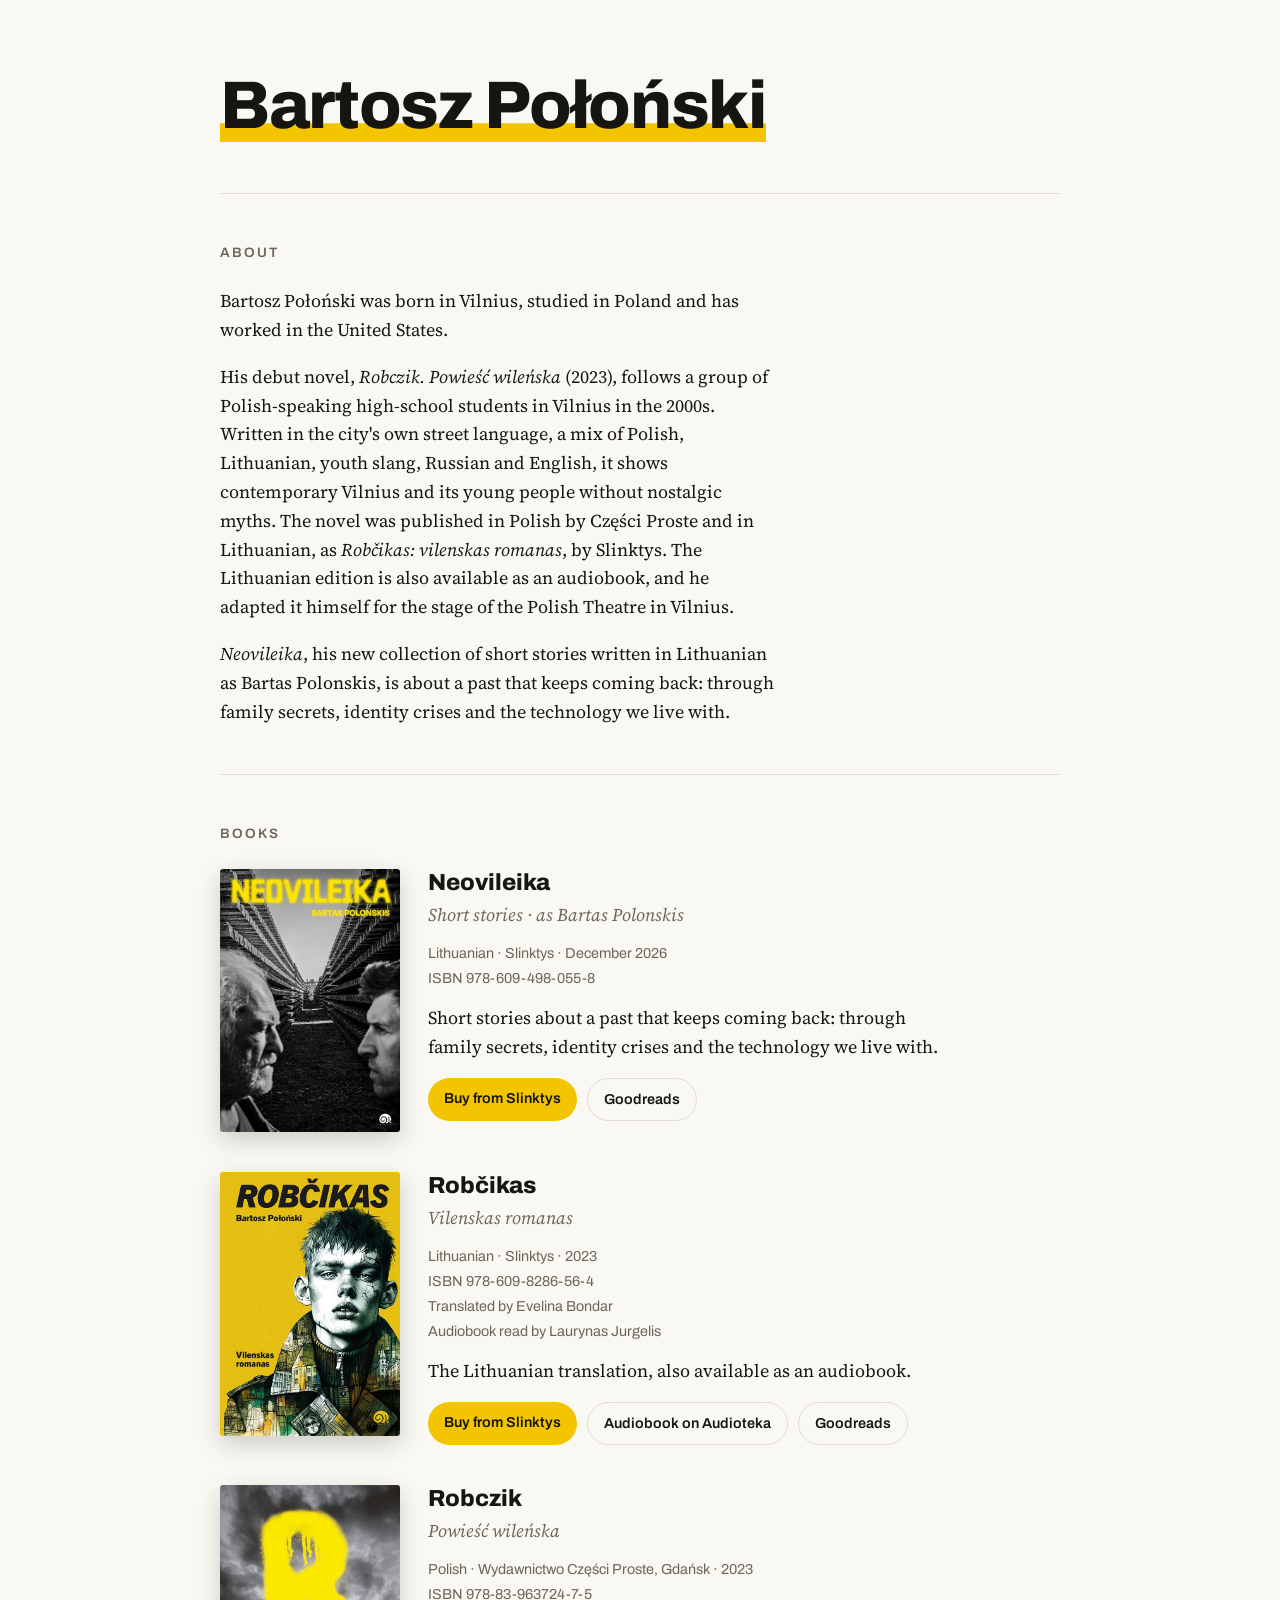
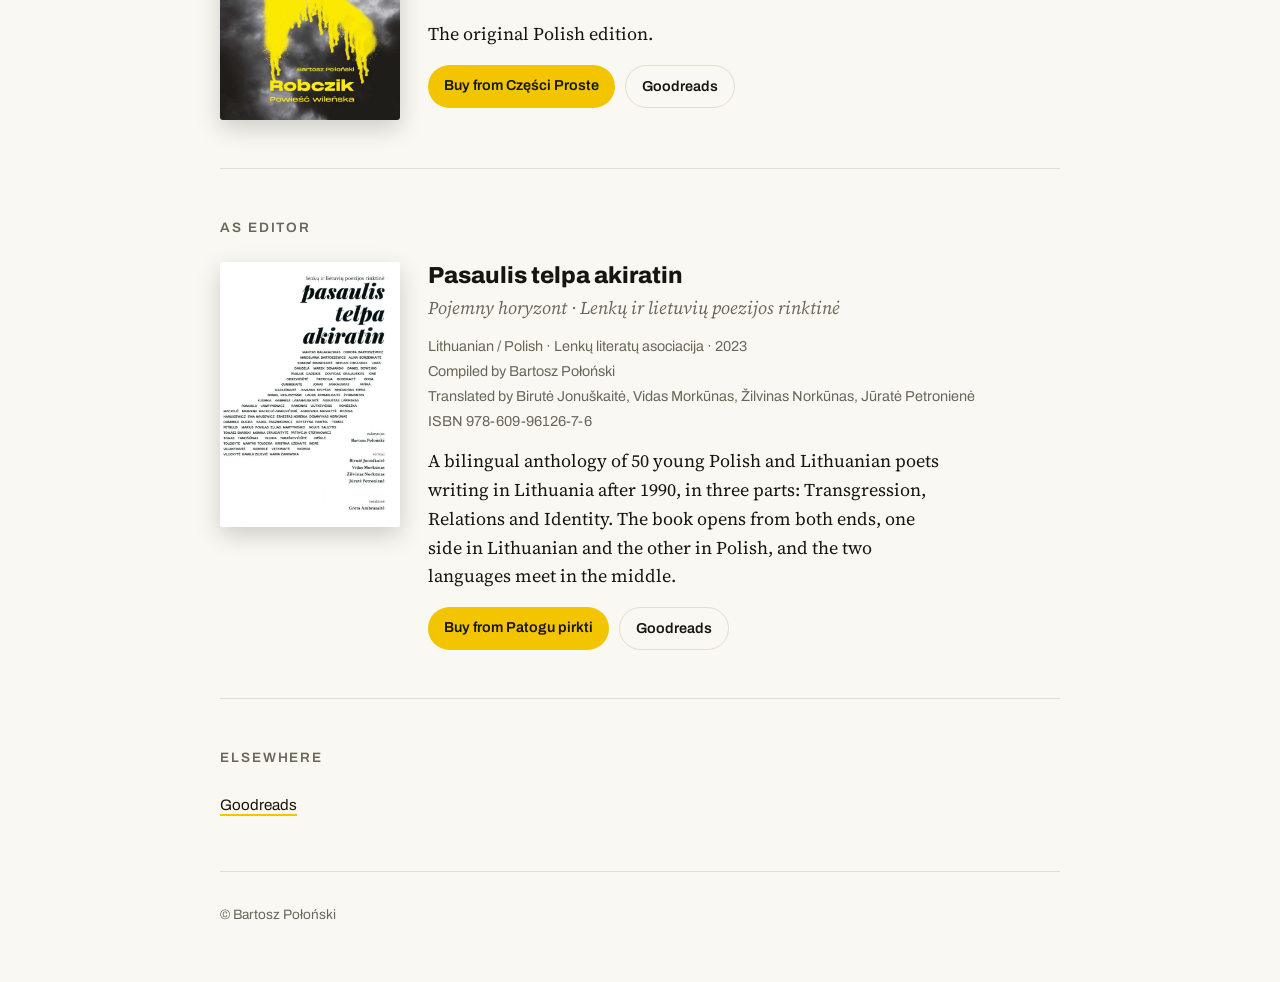
==== commit 7e642885: "Neovileika: buy link to Slinktys" ====
--- a/index.html
+++ b/index.html
@@ -1,5 +1,5 @@
 <!doctype html>
-<html lang="lt">
+<html lang="en">
 <head>
 <meta charset="utf-8">
 <meta name="viewport" content="width=device-width, initial-scale=1">
@@ -8,86 +8,154 @@
 <meta property="og:title" content="Bartosz Połoński">
 <meta property="og:description" content="Robczik / Robčikas, Neovileika, Pasaulis telpa akiratin.">
 <meta property="og:image" content="https://barelief.github.io/images/robczik_lt.jpg">
-<link rel="canonical" href="https://barelief.github.io/">
-<link rel="alternate" hreflang="lt" href="https://barelief.github.io/">
-<link rel="alternate" hreflang="pl" href="https://barelief.github.io/pl/">
-<link rel="alternate" hreflang="en" href="https://barelief.github.io/en/">
-<link rel="alternate" hreflang="x-default" href="https://barelief.github.io/">
 <link rel="preconnect" href="https://fonts.googleapis.com">
 <link rel="preconnect" href="https://fonts.gstatic.com" crossorigin>
 <link href="https://fonts.googleapis.com/css2?family=Archivo:wght@400;600;800&family=Source+Serif+4:ital,wght@0,400;0,600;1,400&display=swap" rel="stylesheet">
-<link rel="stylesheet" href="style.css">
+<style>
+  :root {
+    --bg: #faf8f2;
+    --fg: #17150f;
+    --muted: #6b665a;
+    --line: #e2ddcf;
+    --accent: #f2c500;
+    --card: #ffffff;
+  }
+  @media (prefers-color-scheme: dark) {
+    :root {
+      --bg: #141310;
+      --fg: #f1eee6;
+      --muted: #a39e90;
+      --line: #2e2b24;
+      --card: #1c1a16;
+    }
+  }
+  * { box-sizing: border-box; }
+  html { -webkit-text-size-adjust: 100%; }
+  body {
+    margin: 0;
+    background: var(--bg);
+    color: var(--fg);
+    font: 18px/1.6 "Source Serif 4", Georgia, serif;
+  }
+  .wrap { max-width: 880px; margin: 0 auto; padding: 0 20px; }
+  header { padding: 72px 0 40px; border-bottom: 1px solid var(--line); }
+  h1, h2, h3, .sans { font-family: "Archivo", system-ui, sans-serif; }
+  h1 {
+    font-size: clamp(2.4rem, 7vw, 4.2rem);
+    font-weight: 800;
+    line-height: 1.02;
+    letter-spacing: -0.02em;
+    margin: 0 0 12px;
+  }
+  h1 span { box-shadow: inset 0 -0.28em 0 var(--accent); }
+  section { padding: 48px 0; border-bottom: 1px solid var(--line); }
+  h2 { font-size: 0.85rem; text-transform: uppercase; letter-spacing: 0.14em; color: var(--muted); margin: 0 0 24px; font-weight: 600; }
+  .bio p { margin: 0 0 1em; max-width: 62ch; }
+  .bio p:last-child { margin-bottom: 0; }
+  .lang { color: var(--muted); font-style: italic; font-size: 0.95rem; }
+  .book {
+    display: grid;
+    grid-template-columns: 180px 1fr;
+    gap: 28px;
+    align-items: start;
+    margin-bottom: 40px;
+  }
+  .book:last-child { margin-bottom: 0; }
+  .book img { width: 100%; height: auto; display: block; border-radius: 3px; box-shadow: 0 8px 24px rgba(0,0,0,0.18); }
+  .book h3 { margin: 0 0 4px; font-size: 1.45rem; line-height: 1.2; font-weight: 800; }
+  .book .sub { margin: 0 0 12px; color: var(--muted); font-style: italic; }
+  .meta { font-family: "Archivo", sans-serif; font-size: 0.9rem; color: var(--muted); margin: 0 0 14px; }
+  .meta div { margin: 2px 0; }
+  .book p.desc { margin: 0 0 16px; max-width: 58ch; }
+  .buttons { display: flex; flex-wrap: wrap; gap: 10px; }
+  .btn {
+    font-family: "Archivo", sans-serif;
+    font-size: 0.9rem;
+    font-weight: 600;
+    text-decoration: none;
+    color: #17150f;
+    background: var(--accent);
+    padding: 9px 16px;
+    border-radius: 999px;
+  }
+  .btn.ghost { background: transparent; color: var(--fg); border: 1px solid var(--line); }
+  .btn:hover { filter: brightness(0.95); }
+  .contact a { color: var(--fg); text-decoration-color: var(--accent); text-decoration-thickness: 2px; text-underline-offset: 4px; }
+  .contact ul { list-style: none; padding: 0; margin: 0; font-family: "Archivo", sans-serif; font-size: 0.95rem; }
+  .contact li { margin: 6px 0; }
+  footer { padding: 32px 0 56px; color: var(--muted); font-family: "Archivo", sans-serif; font-size: 0.85rem; }
+  @media (max-width: 600px) {
+    header { padding: 48px 0 32px; }
+    .book { grid-template-columns: 110px 1fr; gap: 18px; }
+    .book h3 { font-size: 1.2rem; }
+  }
+</style>
 </head>
 <body>
 <div class="wrap">
   <header>
-    <nav class="langs" aria-label="Kalba">
-      <a href="./" hreflang="lt" aria-current="page">LT</a>
-      <a href="pl/" hreflang="pl" lang="pl">PL</a>
-      <a href="en/" hreflang="en" lang="en">EN</a>
-    </nav>
     <h1><span>Bartosz Połoński</span></h1>
   </header>
 
   <section class="bio">
-    <h2>Apie</h2>
-    <p>Bartosz Połoński gimė Vilniuje, studijavo Lenkijoje, dirbo Jungtinėse Valstijose.</p>
-    <p>Jo debiutinis romanas <em>„Robczik. Powieść wileńska“</em> (2023) pasakoja apie lenkakalbių Vilniaus gimnazistų grupę XXI a. pradžioje. Parašytas paties miesto gatvės kalba – lenkų, lietuvių, jaunimo slengo, rusų ir anglų mišiniu – romanas rodo šiuolaikinį Vilnių ir jo jaunimą be nostalgiškų mitų. Lenkiškai jį išleido „Części Proste“, lietuviškai, pavadinimu <em>„Robčikas: vilenskas romanas“</em>, – „Slinktys“. Lietuviškas leidimas išleistas ir kaip garsinė knyga, o autorius pats jį adaptavo Vilniaus lenkų teatro scenai.</p>
-    <p><em>„Neovileika“</em> – naujas jo apsakymų rinkinys, parašytas lietuviškai Barto Polonskio vardu, – apie praeitį, kuri vis sugrįžta: per šeimos paslaptis, tapatybės krizes ir technologijas, su kuriomis gyvename.</p>
+    <h2>About</h2>
+    <p>Bartosz Połoński was born in Vilnius, studied in Poland and has worked in the United States.</p>
+    <p>His debut novel, <em>Robczik. Powieść wileńska</em> (2023), follows a group of Polish-speaking high-school students in Vilnius in the 2000s. Written in the city's own street language, a mix of Polish, Lithuanian, youth slang, Russian and English, it shows contemporary Vilnius and its young people without nostalgic myths. The novel was published in Polish by Części Proste and in Lithuanian, as <em>Robčikas: vilenskas romanas</em>, by Slinktys. The Lithuanian edition is also available as an audiobook, and he adapted it himself for the stage of the Polish Theatre in Vilnius.</p>
+    <p><em>Neovileika</em>, his new collection of short stories written in Lithuanian as Bartas Polonskis, is about a past that keeps coming back: through family secrets, identity crises and the technology we live with.</p>
   </section>
 
   <section>
-    <h2>Knygos</h2>
+    <h2>Books</h2>
 
     <article class="book">
-      <img src="images/neo.jpg" alt="Knygos „Neovileika“ viršelis" width="600" height="877">
+      <img src="images/neo.jpg" alt="Cover of Neovileika" width="600" height="877">
       <div>
         <h3>Neovileika</h3>
-        <p class="sub">Apsakymai · Bartas Polonskis</p>
+        <p class="sub">Short stories · as Bartas Polonskis</p>
         <div class="meta">
-          <div>Lietuvių k. · Slinktys · 2026 m. gruodis</div>
+          <div>Lithuanian · Slinktys · December 2026</div>
           <div>ISBN 978-609-498-055-8</div>
         </div>
-        <p class="desc">Apsakymai apie praeitį, kuri vis sugrįžta: per šeimos paslaptis, tapatybės krizes ir technologijas, su kuriomis gyvename.</p>
+        <p class="desc">Short stories about a past that keeps coming back: through family secrets, identity crises and the technology we live with.</p>
         <div class="buttons">
-          <a class="btn" href="https://www.slinktys.lt/neovileika.htmlb">Pirkti „Slinktyse“</a>
+          <a class="btn" href="https://www.slinktys.lt/neovileika.htmlb">Buy from Slinktys</a>
           <a class="btn ghost" href="https://www.goodreads.com/book/show/262122124-neovileika">Goodreads</a>
         </div>
       </div>
     </article>
 
     <article class="book">
-      <img src="images/robczik_lt.jpg" alt="Knygos „Robčikas: vilenskas romanas“ viršelis" width="570" height="836">
+      <img src="images/robczik_lt.jpg" alt="Cover of Robčikas: vilenskas romanas" width="570" height="836">
       <div>
         <h3>Robčikas</h3>
         <p class="sub">Vilenskas romanas</p>
         <div class="meta">
-          <div>Lietuvių k. · Slinktys · 2023</div>
+          <div>Lithuanian · Slinktys · 2023</div>
           <div>ISBN 978-609-8286-56-4</div>
-          <div>Vertė Evelina Bondar</div>
-          <div>Garsinę knygą skaito Laurynas Jurgelis</div>
+          <div>Translated by Evelina Bondar</div>
+          <div>Audiobook read by Laurynas Jurgelis</div>
         </div>
-        <p class="desc">Lietuviškas vertimas, išleistas ir kaip garsinė knyga.</p>
+        <p class="desc">The Lithuanian translation, also available as an audiobook.</p>
         <div class="buttons">
-          <a class="btn" href="https://www.slinktys.lt/405-robcikas.htmls">Pirkti „Slinktyse“</a>
-          <a class="btn ghost" href="https://audioteka.com/lt/audiobook/robcikas/">Garsinė knyga „Audiotekoje“</a>
+          <a class="btn" href="https://www.slinktys.lt/405-robcikas.htmls">Buy from Slinktys</a>
+          <a class="btn ghost" href="https://audioteka.com/lt/audiobook/robcikas/">Audiobook on Audioteka</a>
           <a class="btn ghost" href="https://www.goodreads.com/book/show/209229170-rob-ikas">Goodreads</a>
         </div>
       </div>
     </article>
 
     <article class="book">
-      <img src="images/robczik_pl.jpg" alt="Knygos „Robczik. Powieść wileńska“ viršelis" width="600" height="782">
+      <img src="images/robczik_pl.jpg" alt="Cover of Robczik. Powieść wileńska" width="600" height="782">
       <div>
         <h3>Robczik</h3>
         <p class="sub">Powieść wileńska</p>
         <div class="meta">
-          <div>Lenkų k. · Wydawnictwo Części Proste, Gdanskas · 2023</div>
+          <div>Polish · Wydawnictwo Części Proste, Gdańsk · 2023</div>
           <div>ISBN 978-83-963724-7-5</div>
         </div>
-        <p class="desc">Originalus lenkiškas leidimas.</p>
+        <p class="desc">The original Polish edition.</p>
         <div class="buttons">
-          <a class="btn" href="https://czesciproste.pl/sklep/23-robczik.html">Pirkti „Części Proste“</a>
+          <a class="btn" href="https://czesciproste.pl/sklep/23-robczik.html">Buy from Części Proste</a>
           <a class="btn ghost" href="https://www.goodreads.com/book/show/199139488">Goodreads</a>
         </div>
       </div>
@@ -95,22 +163,22 @@
   </section>
 
   <section>
-    <h2>Sudarytojas</h2>
+    <h2>As editor</h2>
 
     <article class="book">
-      <img src="images/pta_lt.jpg" alt="Knygos „Pasaulis telpa akiratin“ viršelis" width="600" height="881">
+      <img src="images/pta_lt.jpg" alt="Cover of Pasaulis telpa akiratin" width="600" height="881">
       <div>
         <h3>Pasaulis telpa akiratin</h3>
         <p class="sub">Pojemny horyzont · Lenkų ir lietuvių poezijos rinktinė</p>
         <div class="meta">
-          <div>Lietuvių / lenkų k. · Lenkų literatų asociacija · 2023</div>
-          <div>Sudarė Bartosz Połoński</div>
-          <div>Vertė Birutė Jonuškaitė, Vidas Morkūnas, Žilvinas Norkūnas, Jūratė Petronienė</div>
+          <div>Lithuanian / Polish · Lenkų literatų asociacija · 2023</div>
+          <div>Compiled by Bartosz Połoński</div>
+          <div>Translated by Birutė Jonuškaitė, Vidas Morkūnas, Žilvinas Norkūnas, Jūratė Petronienė</div>
           <div>ISBN 978-609-96126-7-6</div>
         </div>
-        <p class="desc">Dvikalbė 50 jaunų lenkų ir lietuvių poetų, kuriančių Lietuvoje po 1990 m., antologija, sudaryta iš trijų dalių: „Transgresija“, „Santykiai“ ir „Tapatybė“. Knyga atsiverčia iš abiejų galų – iš vieno lietuviškai, iš kito lenkiškai, o abi kalbos susitinka viduryje.</p>
+        <p class="desc">A bilingual anthology of 50 young Polish and Lithuanian poets writing in Lithuania after 1990, in three parts: Transgression, Relations and Identity. The book opens from both ends, one side in Lithuanian and the other in Polish, and the two languages meet in the middle.</p>
         <div class="buttons">
-          <a class="btn" href="https://www.patogupirkti.lt/knyga/pasaulis-telpa-akiratin-lenku-ir-lietuviu-poezijos-rinktine.html">Pirkti „Patogu pirkti“</a>
+          <a class="btn" href="https://www.patogupirkti.lt/knyga/pasaulis-telpa-akiratin-lenku-ir-lietuviu-poezijos-rinktine.html">Buy from Patogu pirkti</a>
           <a class="btn ghost" href="https://www.goodreads.com/book/show/262121691-pasaulis-telpa-akiratin-lenk-ir-lietuvi-poezijos-rinktin">Goodreads</a>
         </div>
       </div>
@@ -118,7 +186,7 @@
   </section>
 
   <section class="contact">
-    <h2>Nuorodos</h2>
+    <h2>Elsewhere</h2>
     <ul>
       <li><a href="https://www.goodreads.com/author/show/44415047.Bartosz_Po_o_ski">Goodreads</a></li>
     </ul>
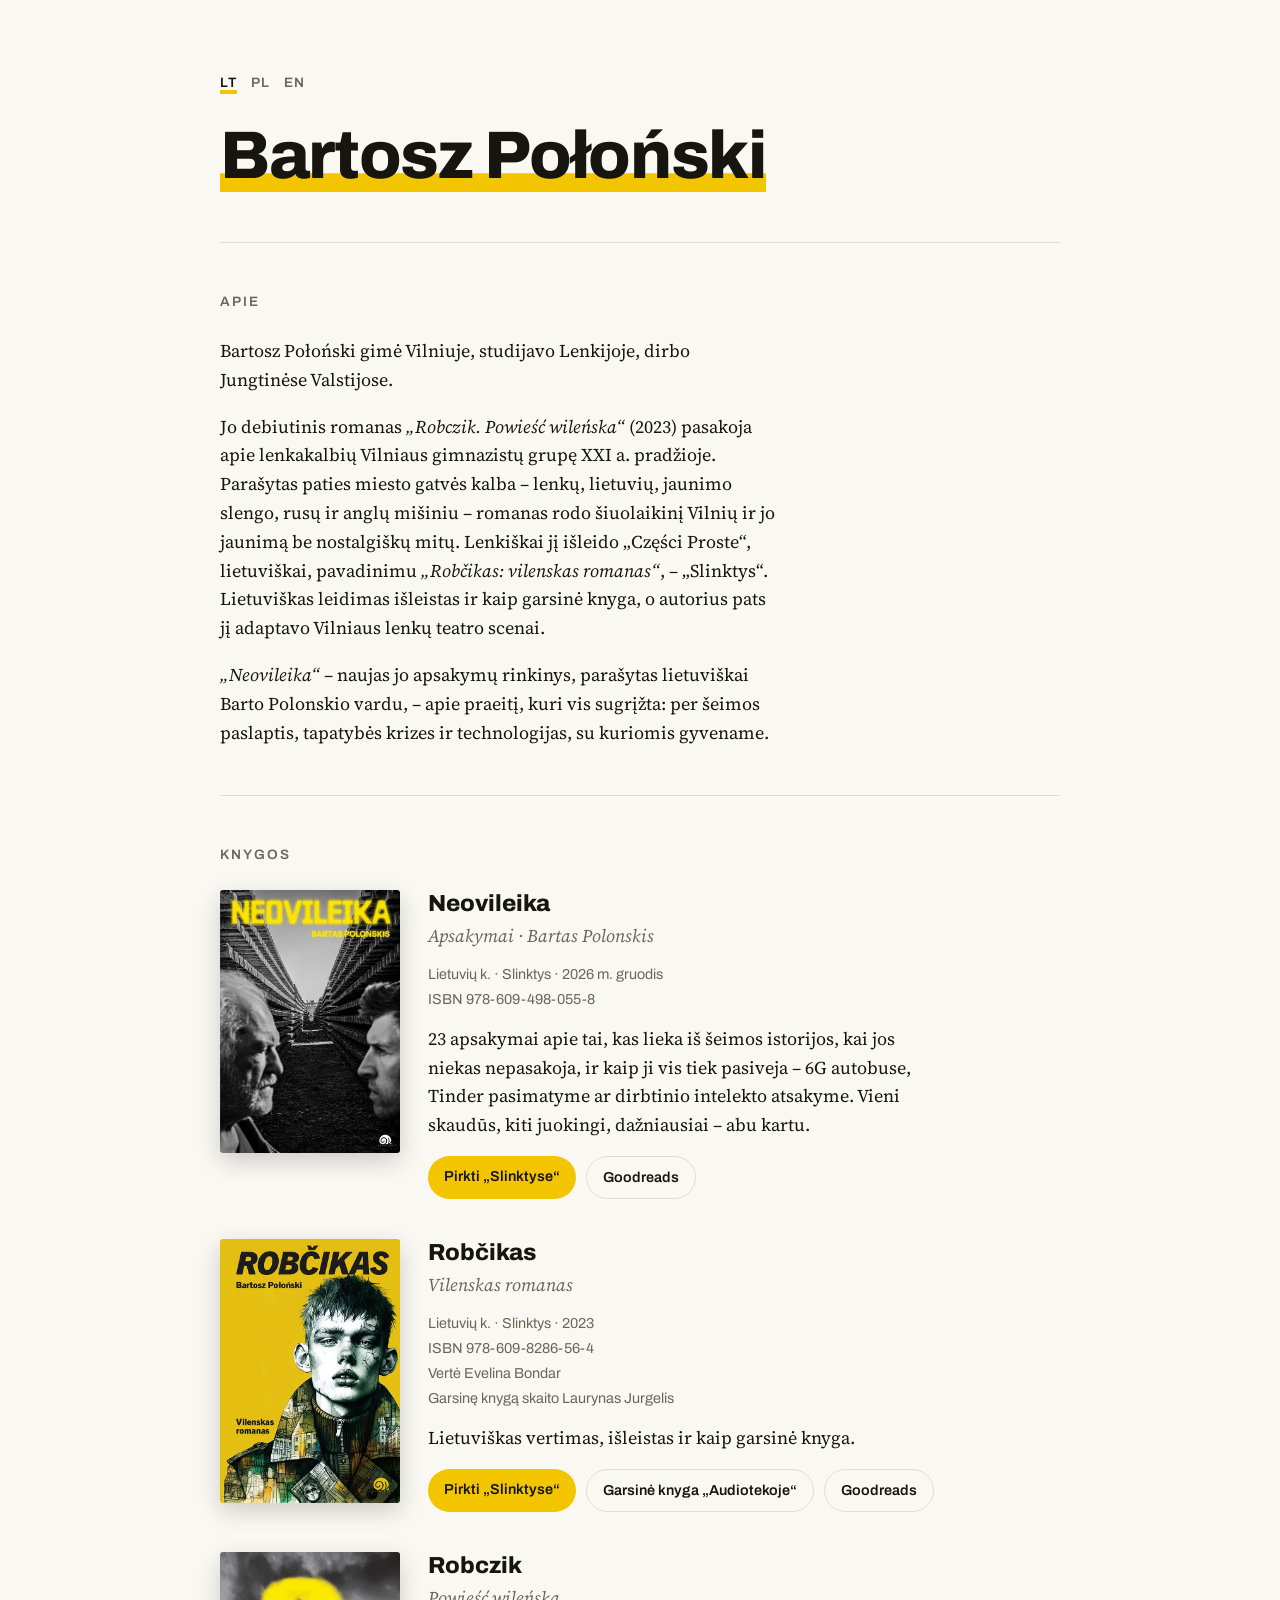
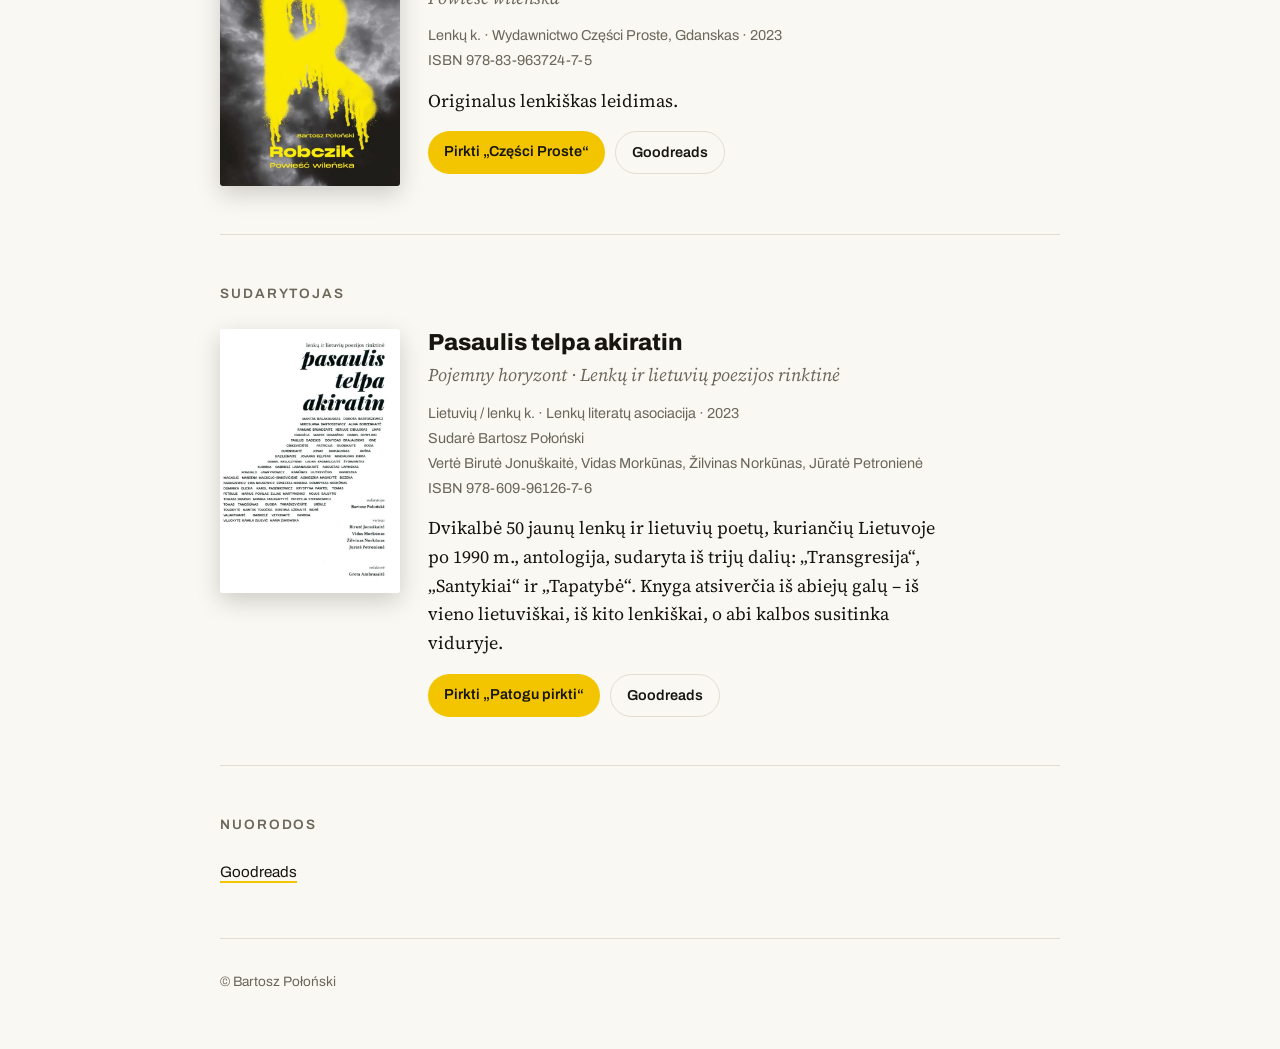
==== commit 6926f145: "Neovileika: new short description (LT/PL/EN)" ====
--- a/index.html
+++ b/index.html
@@ -1,5 +1,5 @@
 <!doctype html>
-<html lang="en">
+<html lang="lt">
 <head>
 <meta charset="utf-8">
 <meta name="viewport" content="width=device-width, initial-scale=1">
@@ -8,154 +8,86 @@
 <meta property="og:title" content="Bartosz Połoński">
 <meta property="og:description" content="Robczik / Robčikas, Neovileika, Pasaulis telpa akiratin.">
 <meta property="og:image" content="https://barelief.github.io/images/robczik_lt.jpg">
+<link rel="canonical" href="https://barelief.github.io/">
+<link rel="alternate" hreflang="lt" href="https://barelief.github.io/">
+<link rel="alternate" hreflang="pl" href="https://barelief.github.io/pl/">
+<link rel="alternate" hreflang="en" href="https://barelief.github.io/en/">
+<link rel="alternate" hreflang="x-default" href="https://barelief.github.io/">
 <link rel="preconnect" href="https://fonts.googleapis.com">
 <link rel="preconnect" href="https://fonts.gstatic.com" crossorigin>
 <link href="https://fonts.googleapis.com/css2?family=Archivo:wght@400;600;800&family=Source+Serif+4:ital,wght@0,400;0,600;1,400&display=swap" rel="stylesheet">
-<style>
-  :root {
-    --bg: #faf8f2;
-    --fg: #17150f;
-    --muted: #6b665a;
-    --line: #e2ddcf;
-    --accent: #f2c500;
-    --card: #ffffff;
-  }
-  @media (prefers-color-scheme: dark) {
-    :root {
-      --bg: #141310;
-      --fg: #f1eee6;
-      --muted: #a39e90;
-      --line: #2e2b24;
-      --card: #1c1a16;
-    }
-  }
-  * { box-sizing: border-box; }
-  html { -webkit-text-size-adjust: 100%; }
-  body {
-    margin: 0;
-    background: var(--bg);
-    color: var(--fg);
-    font: 18px/1.6 "Source Serif 4", Georgia, serif;
-  }
-  .wrap { max-width: 880px; margin: 0 auto; padding: 0 20px; }
-  header { padding: 72px 0 40px; border-bottom: 1px solid var(--line); }
-  h1, h2, h3, .sans { font-family: "Archivo", system-ui, sans-serif; }
-  h1 {
-    font-size: clamp(2.4rem, 7vw, 4.2rem);
-    font-weight: 800;
-    line-height: 1.02;
-    letter-spacing: -0.02em;
-    margin: 0 0 12px;
-  }
-  h1 span { box-shadow: inset 0 -0.28em 0 var(--accent); }
-  section { padding: 48px 0; border-bottom: 1px solid var(--line); }
-  h2 { font-size: 0.85rem; text-transform: uppercase; letter-spacing: 0.14em; color: var(--muted); margin: 0 0 24px; font-weight: 600; }
-  .bio p { margin: 0 0 1em; max-width: 62ch; }
-  .bio p:last-child { margin-bottom: 0; }
-  .lang { color: var(--muted); font-style: italic; font-size: 0.95rem; }
-  .book {
-    display: grid;
-    grid-template-columns: 180px 1fr;
-    gap: 28px;
-    align-items: start;
-    margin-bottom: 40px;
-  }
-  .book:last-child { margin-bottom: 0; }
-  .book img { width: 100%; height: auto; display: block; border-radius: 3px; box-shadow: 0 8px 24px rgba(0,0,0,0.18); }
-  .book h3 { margin: 0 0 4px; font-size: 1.45rem; line-height: 1.2; font-weight: 800; }
-  .book .sub { margin: 0 0 12px; color: var(--muted); font-style: italic; }
-  .meta { font-family: "Archivo", sans-serif; font-size: 0.9rem; color: var(--muted); margin: 0 0 14px; }
-  .meta div { margin: 2px 0; }
-  .book p.desc { margin: 0 0 16px; max-width: 58ch; }
-  .buttons { display: flex; flex-wrap: wrap; gap: 10px; }
-  .btn {
-    font-family: "Archivo", sans-serif;
-    font-size: 0.9rem;
-    font-weight: 600;
-    text-decoration: none;
-    color: #17150f;
-    background: var(--accent);
-    padding: 9px 16px;
-    border-radius: 999px;
-  }
-  .btn.ghost { background: transparent; color: var(--fg); border: 1px solid var(--line); }
-  .btn:hover { filter: brightness(0.95); }
-  .contact a { color: var(--fg); text-decoration-color: var(--accent); text-decoration-thickness: 2px; text-underline-offset: 4px; }
-  .contact ul { list-style: none; padding: 0; margin: 0; font-family: "Archivo", sans-serif; font-size: 0.95rem; }
-  .contact li { margin: 6px 0; }
-  footer { padding: 32px 0 56px; color: var(--muted); font-family: "Archivo", sans-serif; font-size: 0.85rem; }
-  @media (max-width: 600px) {
-    header { padding: 48px 0 32px; }
-    .book { grid-template-columns: 110px 1fr; gap: 18px; }
-    .book h3 { font-size: 1.2rem; }
-  }
-</style>
+<link rel="stylesheet" href="style.css">
 </head>
 <body>
 <div class="wrap">
   <header>
+    <nav class="langs" aria-label="Kalba">
+      <a href="./" hreflang="lt" aria-current="page">LT</a>
+      <a href="pl/" hreflang="pl" lang="pl">PL</a>
+      <a href="en/" hreflang="en" lang="en">EN</a>
+    </nav>
     <h1><span>Bartosz Połoński</span></h1>
   </header>
 
   <section class="bio">
-    <h2>About</h2>
-    <p>Bartosz Połoński was born in Vilnius, studied in Poland and has worked in the United States.</p>
-    <p>His debut novel, <em>Robczik. Powieść wileńska</em> (2023), follows a group of Polish-speaking high-school students in Vilnius in the 2000s. Written in the city's own street language, a mix of Polish, Lithuanian, youth slang, Russian and English, it shows contemporary Vilnius and its young people without nostalgic myths. The novel was published in Polish by Części Proste and in Lithuanian, as <em>Robčikas: vilenskas romanas</em>, by Slinktys. The Lithuanian edition is also available as an audiobook, and he adapted it himself for the stage of the Polish Theatre in Vilnius.</p>
-    <p><em>Neovileika</em>, his new collection of short stories written in Lithuanian as Bartas Polonskis, is about a past that keeps coming back: through family secrets, identity crises and the technology we live with.</p>
+    <h2>Apie</h2>
+    <p>Bartosz Połoński gimė Vilniuje, studijavo Lenkijoje, dirbo Jungtinėse Valstijose.</p>
+    <p>Jo debiutinis romanas <em>„Robczik. Powieść wileńska“</em> (2023) pasakoja apie lenkakalbių Vilniaus gimnazistų grupę XXI a. pradžioje. Parašytas paties miesto gatvės kalba – lenkų, lietuvių, jaunimo slengo, rusų ir anglų mišiniu – romanas rodo šiuolaikinį Vilnių ir jo jaunimą be nostalgiškų mitų. Lenkiškai jį išleido „Części Proste“, lietuviškai, pavadinimu <em>„Robčikas: vilenskas romanas“</em>, – „Slinktys“. Lietuviškas leidimas išleistas ir kaip garsinė knyga, o autorius pats jį adaptavo Vilniaus lenkų teatro scenai.</p>
+    <p><em>„Neovileika“</em> – naujas jo apsakymų rinkinys, parašytas lietuviškai Barto Polonskio vardu, – apie praeitį, kuri vis sugrįžta: per šeimos paslaptis, tapatybės krizes ir technologijas, su kuriomis gyvename.</p>
   </section>
 
   <section>
-    <h2>Books</h2>
+    <h2>Knygos</h2>
 
     <article class="book">
-      <img src="images/neo.jpg" alt="Cover of Neovileika" width="600" height="877">
+      <img src="images/neo.jpg" alt="Knygos „Neovileika“ viršelis" width="600" height="877">
       <div>
         <h3>Neovileika</h3>
-        <p class="sub">Short stories · as Bartas Polonskis</p>
+        <p class="sub">Apsakymai · Bartas Polonskis</p>
         <div class="meta">
-          <div>Lithuanian · Slinktys · December 2026</div>
+          <div>Lietuvių k. · Slinktys · 2026 m. gruodis</div>
           <div>ISBN 978-609-498-055-8</div>
         </div>
-        <p class="desc">Short stories about a past that keeps coming back: through family secrets, identity crises and the technology we live with.</p>
+        <p class="desc">23 apsakymai apie tai, kas lieka iš šeimos istorijos, kai jos niekas nepasakoja, ir kaip ji vis tiek pasiveja – 6G autobuse, Tinder pasimatyme ar dirbtinio intelekto atsakyme. Vieni skaudūs, kiti juokingi, dažniausiai – abu kartu.</p>
         <div class="buttons">
-          <a class="btn" href="https://www.slinktys.lt/neovileika.htmlb">Buy from Slinktys</a>
+          <a class="btn" href="https://www.slinktys.lt/neovileika.htmlb">Pirkti „Slinktyse“</a>
           <a class="btn ghost" href="https://www.goodreads.com/book/show/262122124-neovileika">Goodreads</a>
         </div>
       </div>
     </article>
 
     <article class="book">
-      <img src="images/robczik_lt.jpg" alt="Cover of Robčikas: vilenskas romanas" width="570" height="836">
+      <img src="images/robczik_lt.jpg" alt="Knygos „Robčikas: vilenskas romanas“ viršelis" width="570" height="836">
       <div>
         <h3>Robčikas</h3>
         <p class="sub">Vilenskas romanas</p>
         <div class="meta">
-          <div>Lithuanian · Slinktys · 2023</div>
+          <div>Lietuvių k. · Slinktys · 2023</div>
           <div>ISBN 978-609-8286-56-4</div>
-          <div>Translated by Evelina Bondar</div>
-          <div>Audiobook read by Laurynas Jurgelis</div>
+          <div>Vertė Evelina Bondar</div>
+          <div>Garsinę knygą skaito Laurynas Jurgelis</div>
         </div>
-        <p class="desc">The Lithuanian translation, also available as an audiobook.</p>
+        <p class="desc">Lietuviškas vertimas, išleistas ir kaip garsinė knyga.</p>
         <div class="buttons">
-          <a class="btn" href="https://www.slinktys.lt/405-robcikas.htmls">Buy from Slinktys</a>
-          <a class="btn ghost" href="https://audioteka.com/lt/audiobook/robcikas/">Audiobook on Audioteka</a>
+          <a class="btn" href="https://www.slinktys.lt/405-robcikas.htmls">Pirkti „Slinktyse“</a>
+          <a class="btn ghost" href="https://audioteka.com/lt/audiobook/robcikas/">Garsinė knyga „Audiotekoje“</a>
           <a class="btn ghost" href="https://www.goodreads.com/book/show/209229170-rob-ikas">Goodreads</a>
         </div>
       </div>
     </article>
 
     <article class="book">
-      <img src="images/robczik_pl.jpg" alt="Cover of Robczik. Powieść wileńska" width="600" height="782">
+      <img src="images/robczik_pl.jpg" alt="Knygos „Robczik. Powieść wileńska“ viršelis" width="600" height="782">
       <div>
         <h3>Robczik</h3>
         <p class="sub">Powieść wileńska</p>
         <div class="meta">
-          <div>Polish · Wydawnictwo Części Proste, Gdańsk · 2023</div>
+          <div>Lenkų k. · Wydawnictwo Części Proste, Gdanskas · 2023</div>
           <div>ISBN 978-83-963724-7-5</div>
         </div>
-        <p class="desc">The original Polish edition.</p>
+        <p class="desc">Originalus lenkiškas leidimas.</p>
         <div class="buttons">
-          <a class="btn" href="https://czesciproste.pl/sklep/23-robczik.html">Buy from Części Proste</a>
+          <a class="btn" href="https://czesciproste.pl/sklep/23-robczik.html">Pirkti „Części Proste“</a>
           <a class="btn ghost" href="https://www.goodreads.com/book/show/199139488">Goodreads</a>
         </div>
       </div>
@@ -163,22 +95,22 @@
   </section>
 
   <section>
-    <h2>As editor</h2>
+    <h2>Sudarytojas</h2>
 
     <article class="book">
-      <img src="images/pta_lt.jpg" alt="Cover of Pasaulis telpa akiratin" width="600" height="881">
+      <img src="images/pta_lt.jpg" alt="Knygos „Pasaulis telpa akiratin“ viršelis" width="600" height="881">
       <div>
         <h3>Pasaulis telpa akiratin</h3>
         <p class="sub">Pojemny horyzont · Lenkų ir lietuvių poezijos rinktinė</p>
         <div class="meta">
-          <div>Lithuanian / Polish · Lenkų literatų asociacija · 2023</div>
-          <div>Compiled by Bartosz Połoński</div>
-          <div>Translated by Birutė Jonuškaitė, Vidas Morkūnas, Žilvinas Norkūnas, Jūratė Petronienė</div>
+          <div>Lietuvių / lenkų k. · Lenkų literatų asociacija · 2023</div>
+          <div>Sudarė Bartosz Połoński</div>
+          <div>Vertė Birutė Jonuškaitė, Vidas Morkūnas, Žilvinas Norkūnas, Jūratė Petronienė</div>
           <div>ISBN 978-609-96126-7-6</div>
         </div>
-        <p class="desc">A bilingual anthology of 50 young Polish and Lithuanian poets writing in Lithuania after 1990, in three parts: Transgression, Relations and Identity. The book opens from both ends, one side in Lithuanian and the other in Polish, and the two languages meet in the middle.</p>
+        <p class="desc">Dvikalbė 50 jaunų lenkų ir lietuvių poetų, kuriančių Lietuvoje po 1990 m., antologija, sudaryta iš trijų dalių: „Transgresija“, „Santykiai“ ir „Tapatybė“. Knyga atsiverčia iš abiejų galų – iš vieno lietuviškai, iš kito lenkiškai, o abi kalbos susitinka viduryje.</p>
         <div class="buttons">
-          <a class="btn" href="https://www.patogupirkti.lt/knyga/pasaulis-telpa-akiratin-lenku-ir-lietuviu-poezijos-rinktine.html">Buy from Patogu pirkti</a>
+          <a class="btn" href="https://www.patogupirkti.lt/knyga/pasaulis-telpa-akiratin-lenku-ir-lietuviu-poezijos-rinktine.html">Pirkti „Patogu pirkti“</a>
           <a class="btn ghost" href="https://www.goodreads.com/book/show/262121691-pasaulis-telpa-akiratin-lenk-ir-lietuvi-poezijos-rinktin">Goodreads</a>
         </div>
       </div>
@@ -186,7 +118,7 @@
   </section>
 
   <section class="contact">
-    <h2>Elsewhere</h2>
+    <h2>Nuorodos</h2>
     <ul>
       <li><a href="https://www.goodreads.com/author/show/44415047.Bartosz_Po_o_ski">Goodreads</a></li>
     </ul>
--- a/style.css
+++ b/style.css
@@ -0,0 +1,81 @@
+:root {
+  --bg: #faf8f2;
+  --fg: #17150f;
+  --muted: #6b665a;
+  --line: #e2ddcf;
+  --accent: #f2c500;
+  --card: #ffffff;
+}
+@media (prefers-color-scheme: dark) {
+  :root {
+    --bg: #141310;
+    --fg: #f1eee6;
+    --muted: #a39e90;
+    --line: #2e2b24;
+    --card: #1c1a16;
+  }
+}
+* { box-sizing: border-box; }
+html { -webkit-text-size-adjust: 100%; }
+body {
+  margin: 0;
+  background: var(--bg);
+  color: var(--fg);
+  font: 18px/1.6 "Source Serif 4", Georgia, serif;
+}
+.wrap { max-width: 880px; margin: 0 auto; padding: 0 20px; }
+header { padding: 72px 0 40px; border-bottom: 1px solid var(--line); }
+h1, h2, h3, .sans { font-family: "Archivo", system-ui, sans-serif; }
+h1 {
+  font-size: clamp(2.4rem, 7vw, 4.2rem);
+  font-weight: 800;
+  line-height: 1.02;
+  letter-spacing: -0.02em;
+  margin: 0 0 12px;
+}
+h1 span { box-shadow: inset 0 -0.28em 0 var(--accent); }
+section { padding: 48px 0; border-bottom: 1px solid var(--line); }
+h2 { font-size: 0.85rem; text-transform: uppercase; letter-spacing: 0.14em; color: var(--muted); margin: 0 0 24px; font-weight: 600; }
+.bio p { margin: 0 0 1em; max-width: 62ch; }
+.bio p:last-child { margin-bottom: 0; }
+.lang { color: var(--muted); font-style: italic; font-size: 0.95rem; }
+.book {
+  display: grid;
+  grid-template-columns: 180px 1fr;
+  gap: 28px;
+  align-items: start;
+  margin-bottom: 40px;
+}
+.book:last-child { margin-bottom: 0; }
+.book img { width: 100%; height: auto; display: block; border-radius: 3px; box-shadow: 0 8px 24px rgba(0,0,0,0.18); }
+.book h3 { margin: 0 0 4px; font-size: 1.45rem; line-height: 1.2; font-weight: 800; }
+.book .sub { margin: 0 0 12px; color: var(--muted); font-style: italic; }
+.meta { font-family: "Archivo", sans-serif; font-size: 0.9rem; color: var(--muted); margin: 0 0 14px; }
+.meta div { margin: 2px 0; }
+.book p.desc { margin: 0 0 16px; max-width: 58ch; }
+.buttons { display: flex; flex-wrap: wrap; gap: 10px; }
+.btn {
+  font-family: "Archivo", sans-serif;
+  font-size: 0.9rem;
+  font-weight: 600;
+  text-decoration: none;
+  color: #17150f;
+  background: var(--accent);
+  padding: 9px 16px;
+  border-radius: 999px;
+}
+.btn.ghost { background: transparent; color: var(--fg); border: 1px solid var(--line); }
+.btn:hover { filter: brightness(0.95); }
+.contact a { color: var(--fg); text-decoration-color: var(--accent); text-decoration-thickness: 2px; text-underline-offset: 4px; }
+.contact ul { list-style: none; padding: 0; margin: 0; font-family: "Archivo", sans-serif; font-size: 0.95rem; }
+.contact li { margin: 6px 0; }
+footer { padding: 32px 0 56px; color: var(--muted); font-family: "Archivo", sans-serif; font-size: 0.85rem; }
+@media (max-width: 600px) {
+  header { padding: 48px 0 32px; }
+  .book { grid-template-columns: 110px 1fr; gap: 18px; }
+  .book h3 { font-size: 1.2rem; }
+}
+.langs { display: flex; gap: 14px; margin: 0 0 28px; font-family: "Archivo", sans-serif; font-size: 0.85rem; font-weight: 600; letter-spacing: 0.08em; }
+.langs a { color: var(--muted); text-decoration: none; }
+.langs a:hover { color: var(--fg); }
+.langs a[aria-current] { color: var(--fg); box-shadow: inset 0 -0.3em 0 var(--accent); }
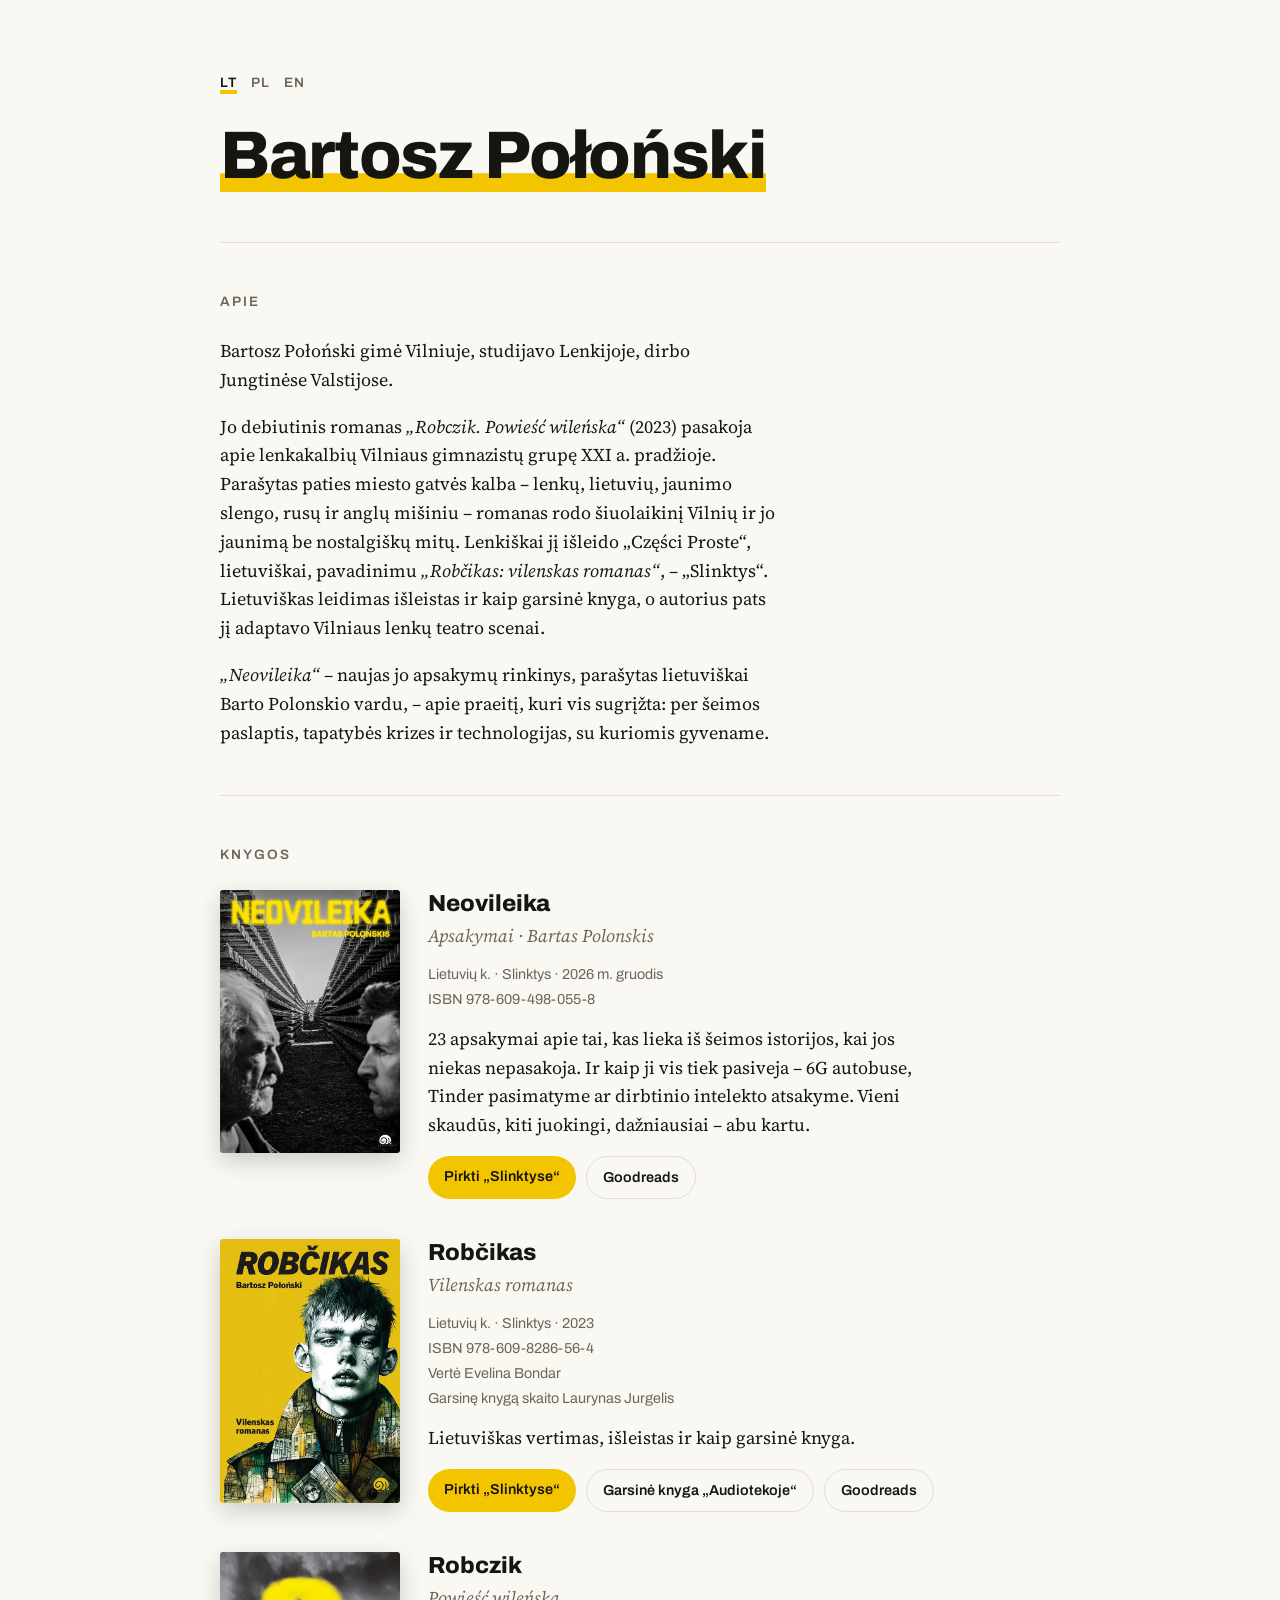
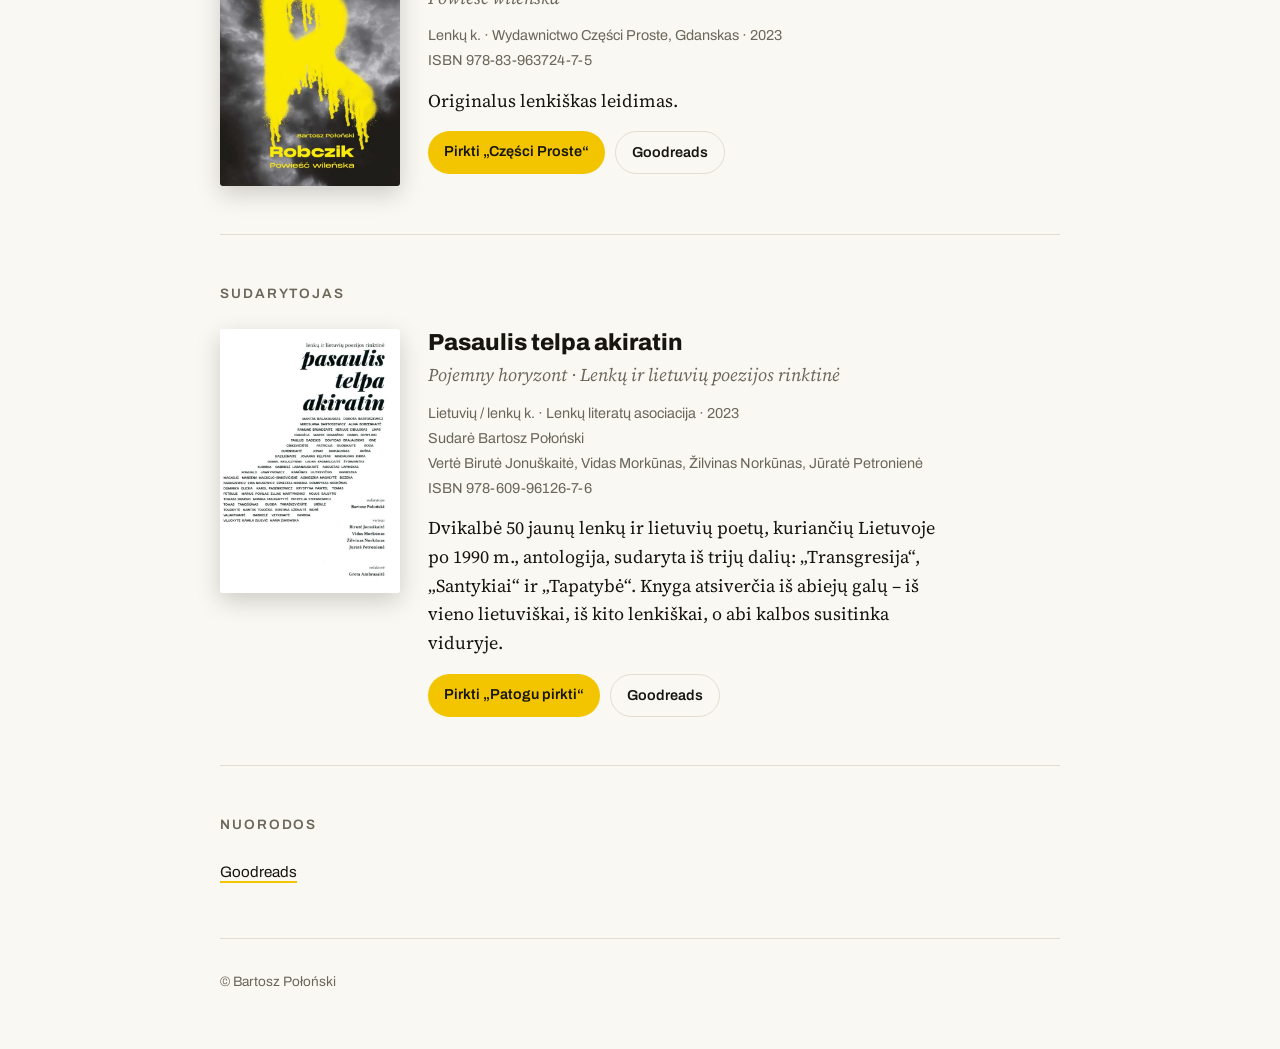
==== commit 344e397d: "Neovileika: native-sounding summary per language" ====
--- a/index.html
+++ b/index.html
@@ -48,7 +48,7 @@
           <div>Lietuvių k. · Slinktys · 2026 m. gruodis</div>
           <div>ISBN 978-609-498-055-8</div>
         </div>
-        <p class="desc">23 apsakymai apie tai, kas lieka iš šeimos istorijos, kai jos niekas nepasakoja, ir kaip ji vis tiek pasiveja – 6G autobuse, Tinder pasimatyme ar dirbtinio intelekto atsakyme. Vieni skaudūs, kiti juokingi, dažniausiai – abu kartu.</p>
+        <p class="desc">23 apsakymai apie tai, kas lieka iš šeimos istorijos, kai jos niekas nepasakoja. Ir kaip ji vis tiek pasiveja – 6G autobuse, Tinder pasimatyme ar dirbtinio intelekto atsakyme. Vieni skaudūs, kiti juokingi, dažniausiai – abu kartu.</p>
         <div class="buttons">
           <a class="btn" href="https://www.slinktys.lt/neovileika.htmlb">Pirkti „Slinktyse“</a>
           <a class="btn ghost" href="https://www.goodreads.com/book/show/262122124-neovileika">Goodreads</a>
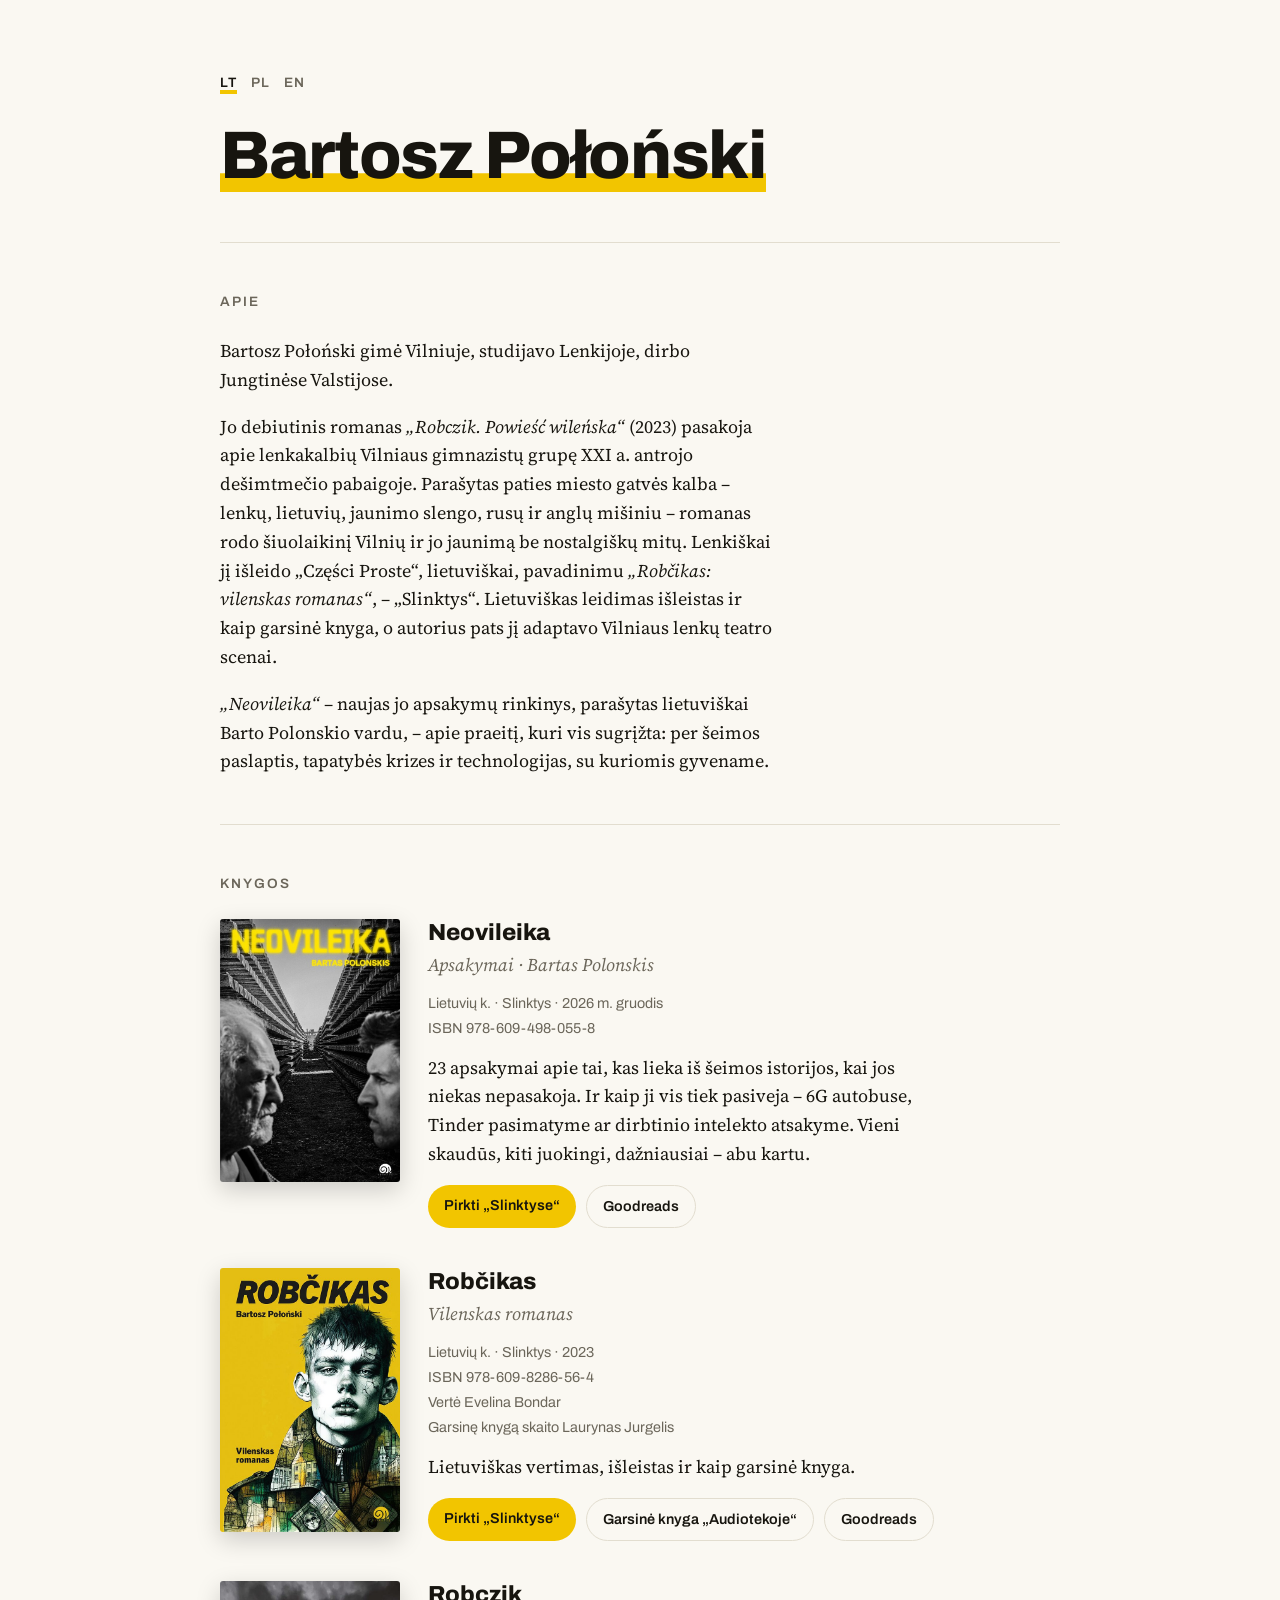
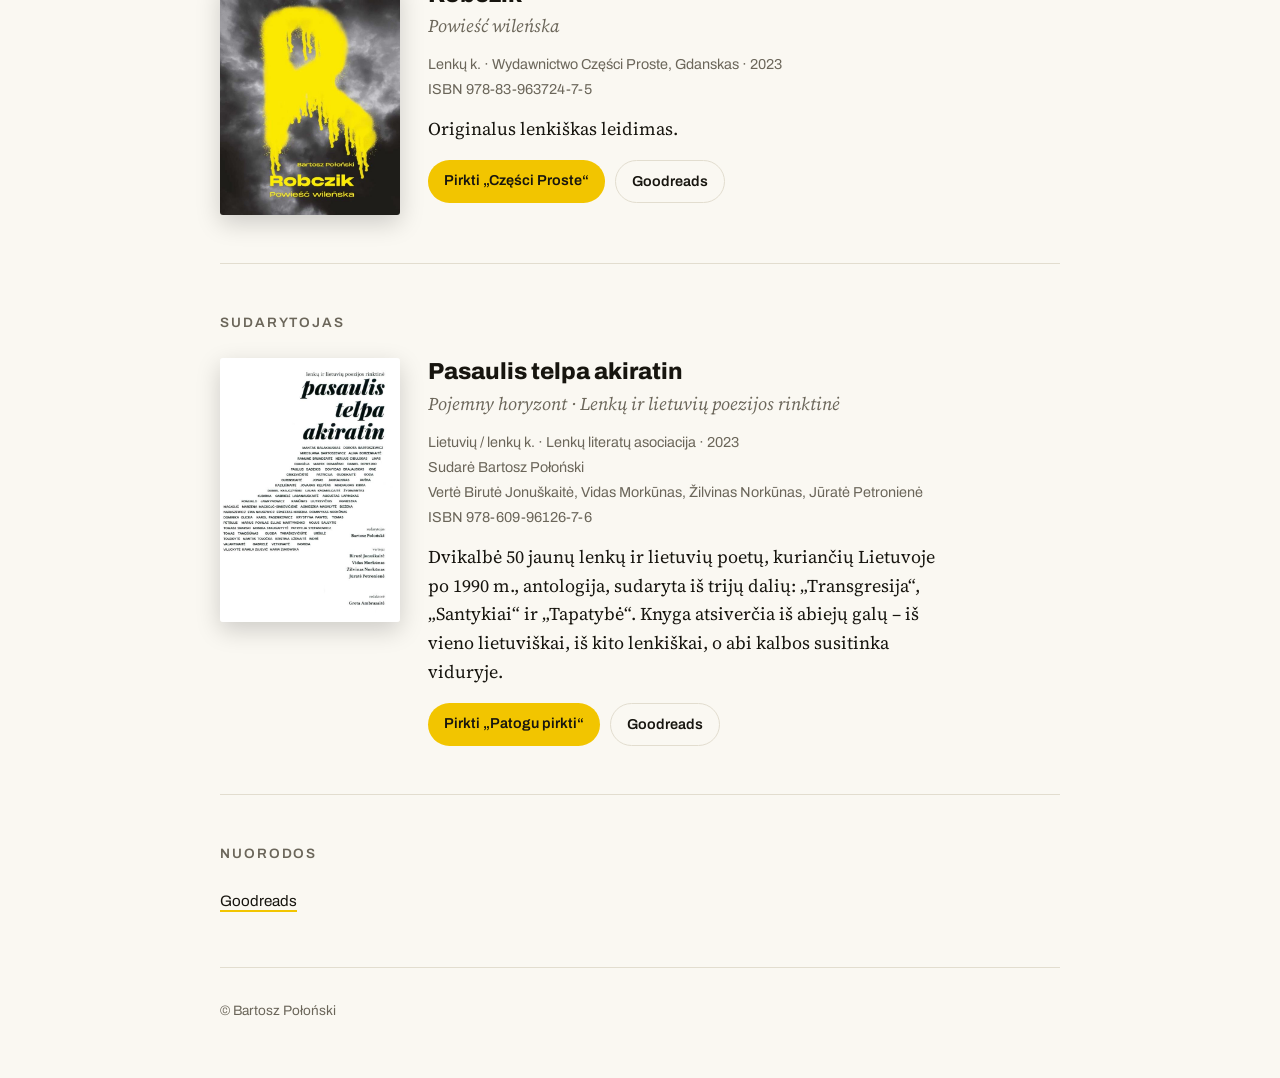
==== commit 45b3b837: "Robczik bio: late 2010s (LT/PL/EN)" ====
--- a/index.html
+++ b/index.html
@@ -32,7 +32,7 @@
   <section class="bio">
     <h2>Apie</h2>
     <p>Bartosz Połoński gimė Vilniuje, studijavo Lenkijoje, dirbo Jungtinėse Valstijose.</p>
-    <p>Jo debiutinis romanas <em>„Robczik. Powieść wileńska“</em> (2023) pasakoja apie lenkakalbių Vilniaus gimnazistų grupę XXI a. pradžioje. Parašytas paties miesto gatvės kalba – lenkų, lietuvių, jaunimo slengo, rusų ir anglų mišiniu – romanas rodo šiuolaikinį Vilnių ir jo jaunimą be nostalgiškų mitų. Lenkiškai jį išleido „Części Proste“, lietuviškai, pavadinimu <em>„Robčikas: vilenskas romanas“</em>, – „Slinktys“. Lietuviškas leidimas išleistas ir kaip garsinė knyga, o autorius pats jį adaptavo Vilniaus lenkų teatro scenai.</p>
+    <p>Jo debiutinis romanas <em>„Robczik. Powieść wileńska“</em> (2023) pasakoja apie lenkakalbių Vilniaus gimnazistų grupę XXI a. antrojo dešimtmečio pabaigoje. Parašytas paties miesto gatvės kalba – lenkų, lietuvių, jaunimo slengo, rusų ir anglų mišiniu – romanas rodo šiuolaikinį Vilnių ir jo jaunimą be nostalgiškų mitų. Lenkiškai jį išleido „Części Proste“, lietuviškai, pavadinimu <em>„Robčikas: vilenskas romanas“</em>, – „Slinktys“. Lietuviškas leidimas išleistas ir kaip garsinė knyga, o autorius pats jį adaptavo Vilniaus lenkų teatro scenai.</p>
     <p><em>„Neovileika“</em> – naujas jo apsakymų rinkinys, parašytas lietuviškai Barto Polonskio vardu, – apie praeitį, kuri vis sugrįžta: per šeimos paslaptis, tapatybės krizes ir technologijas, su kuriomis gyvename.</p>
   </section>
 
